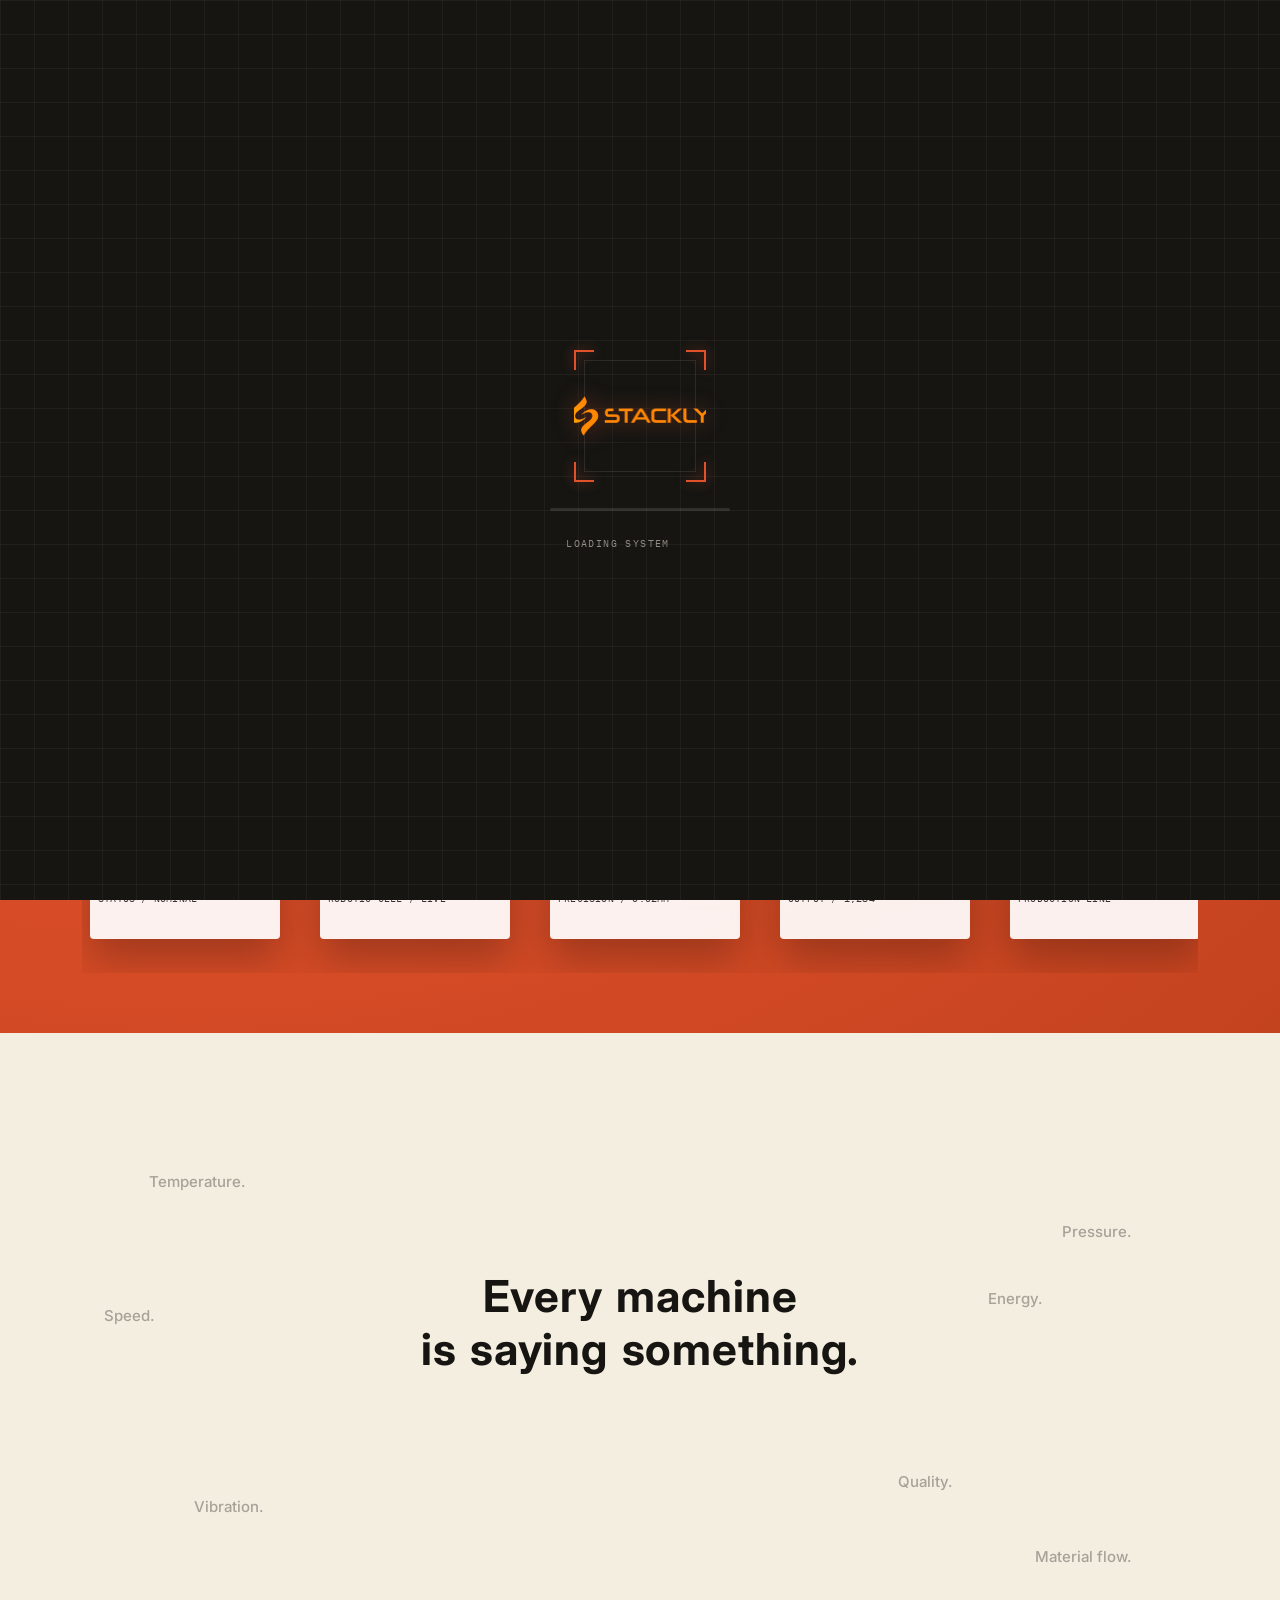
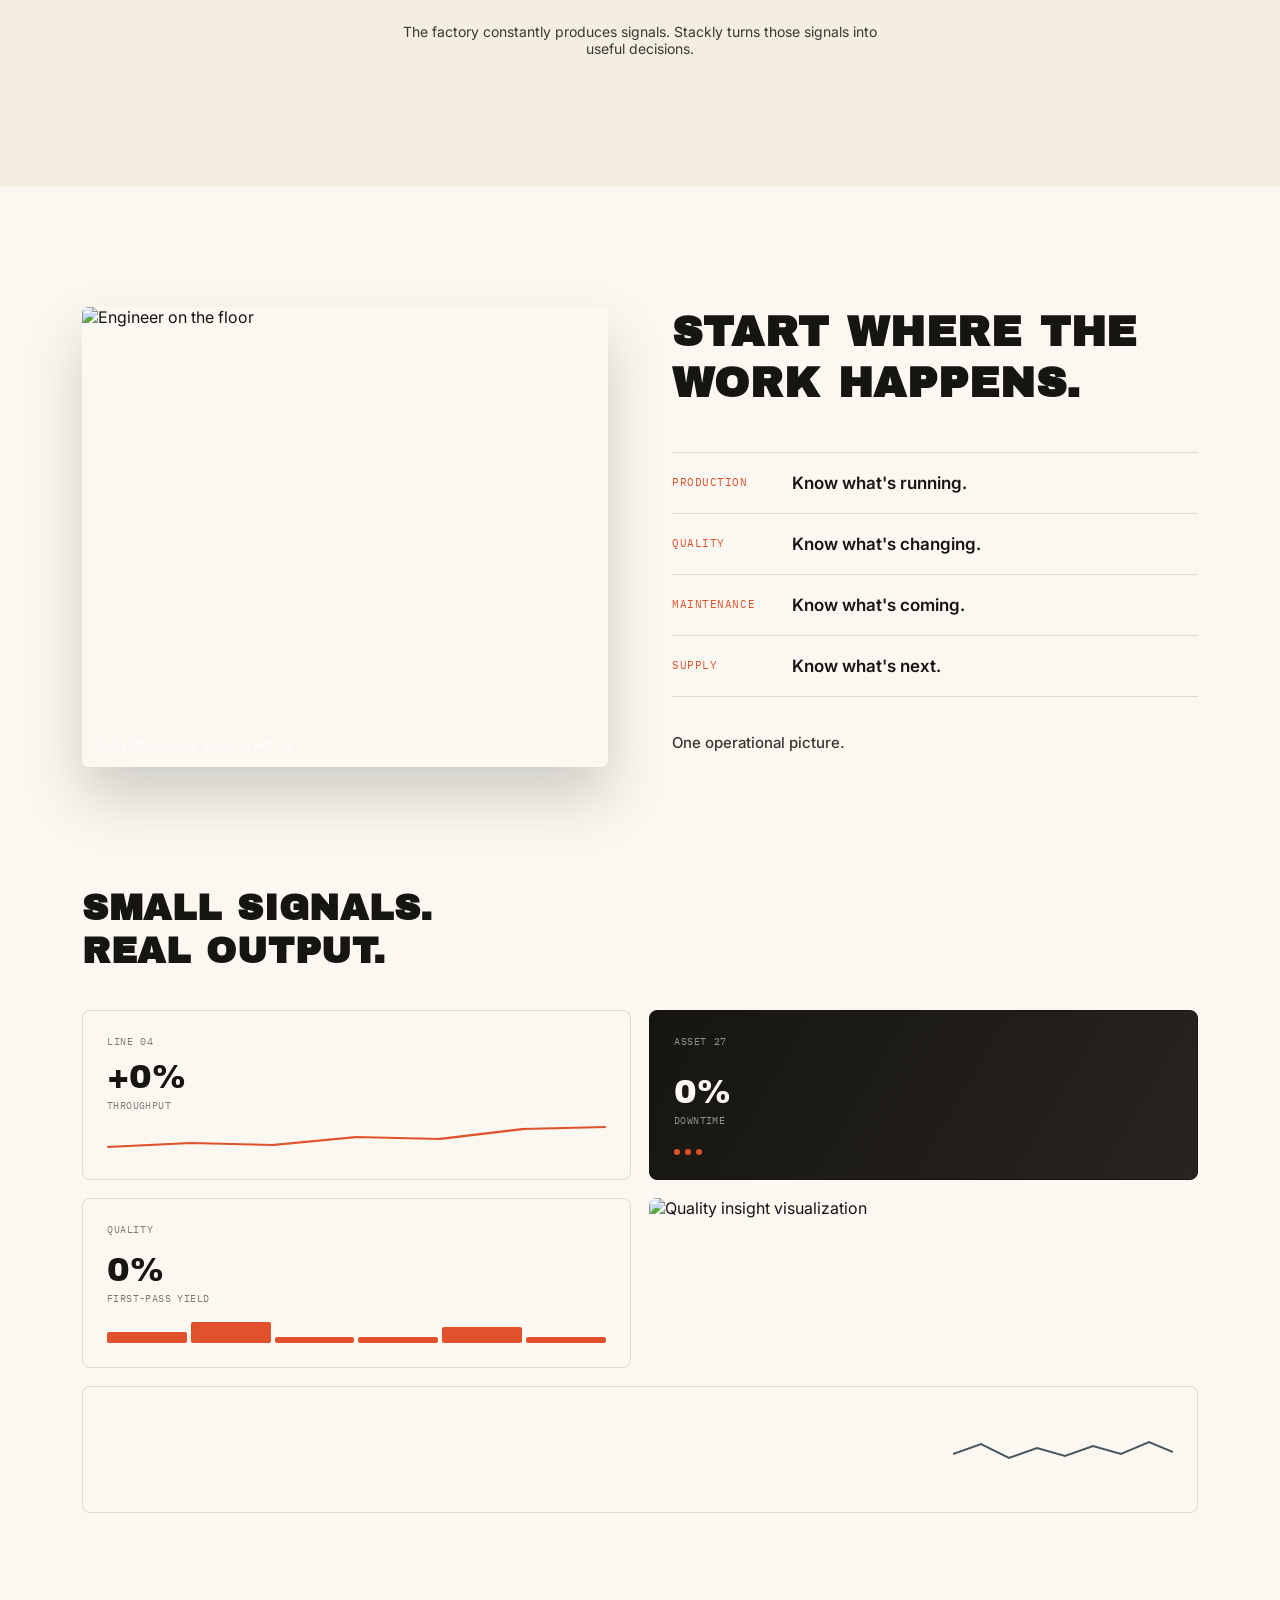
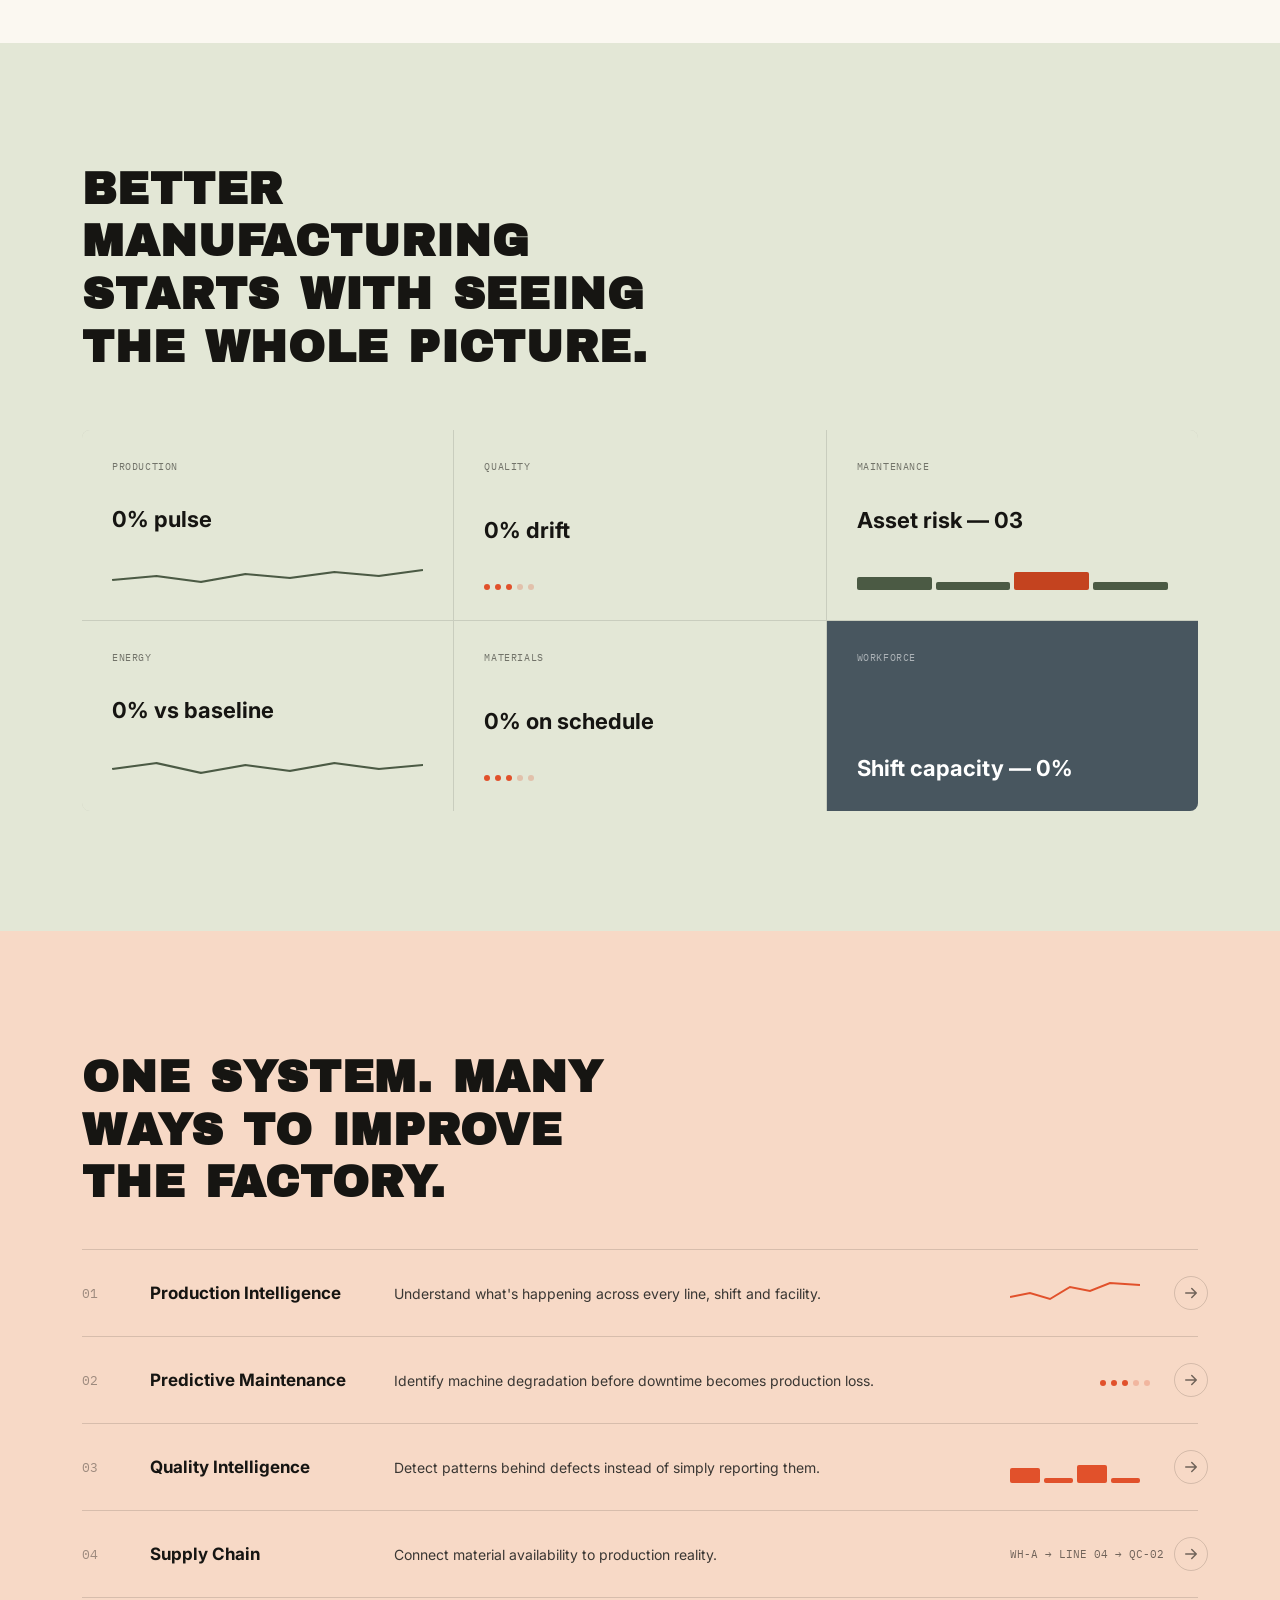
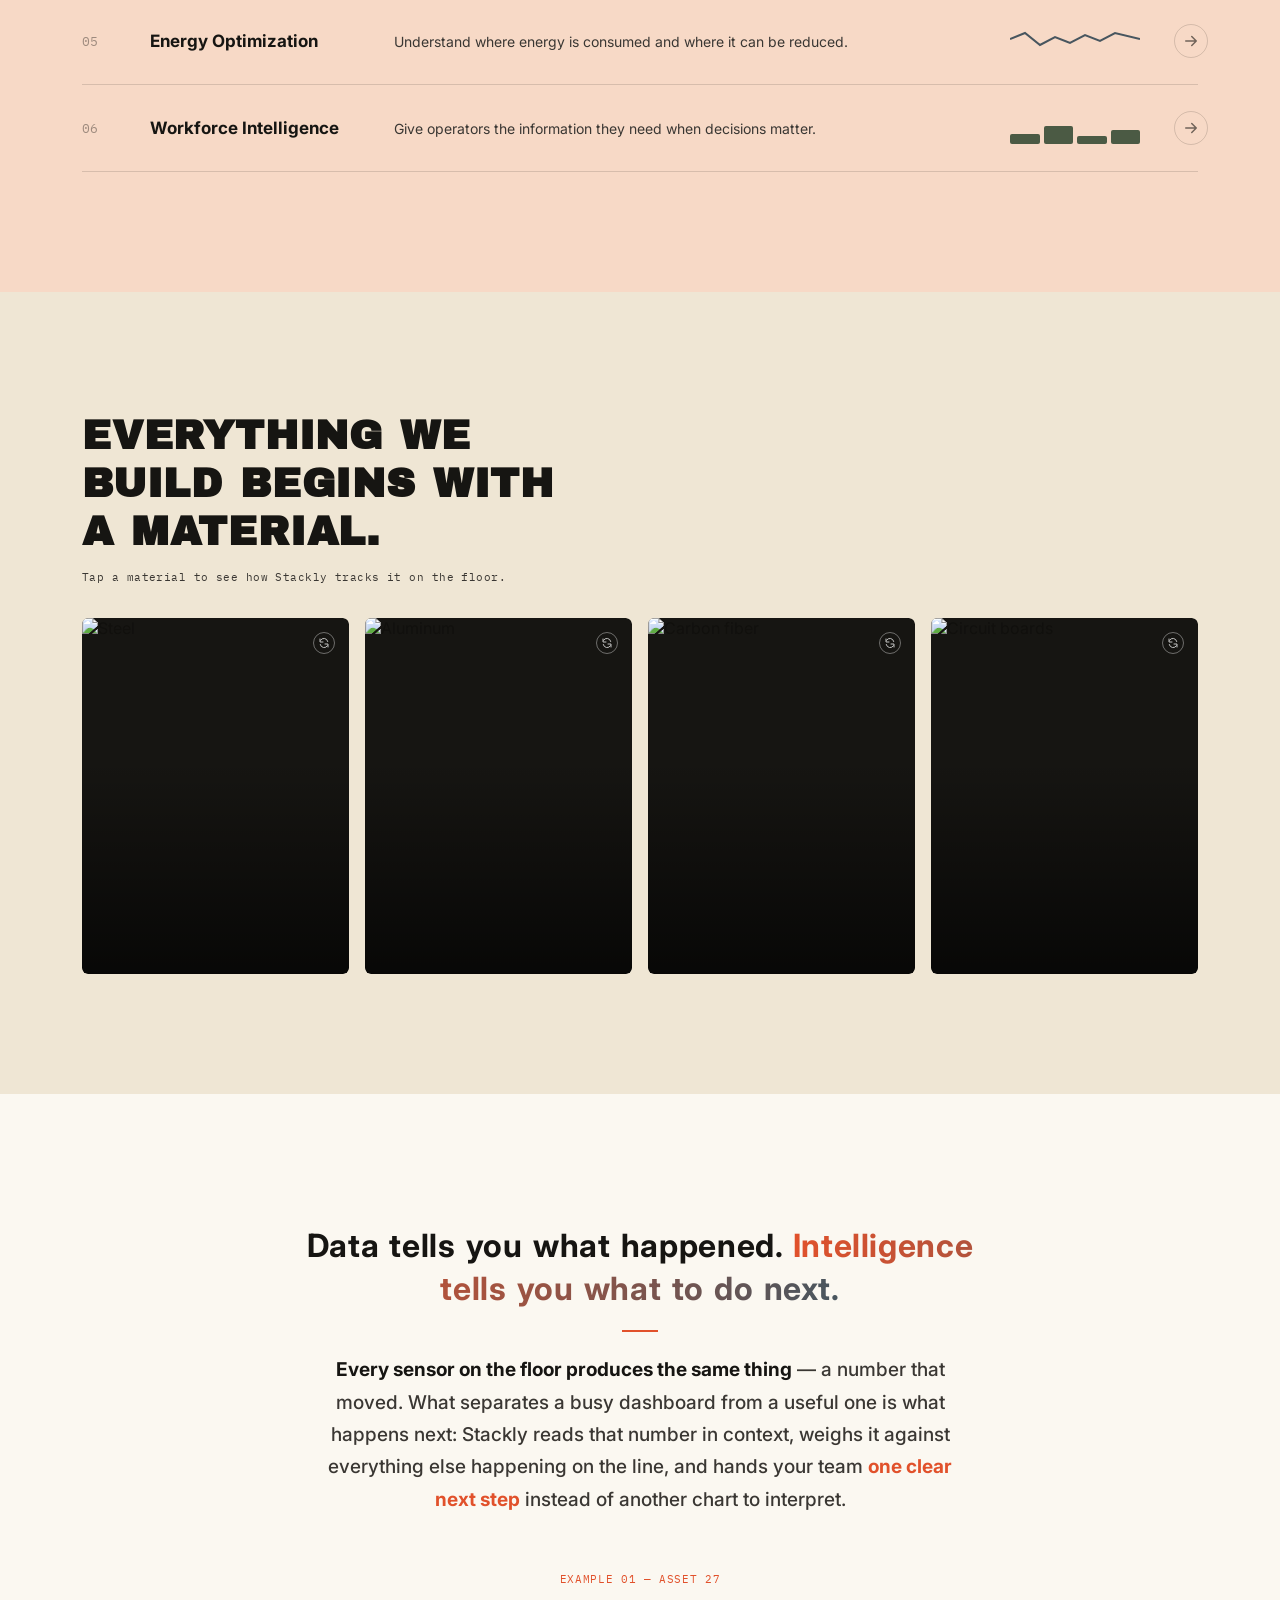
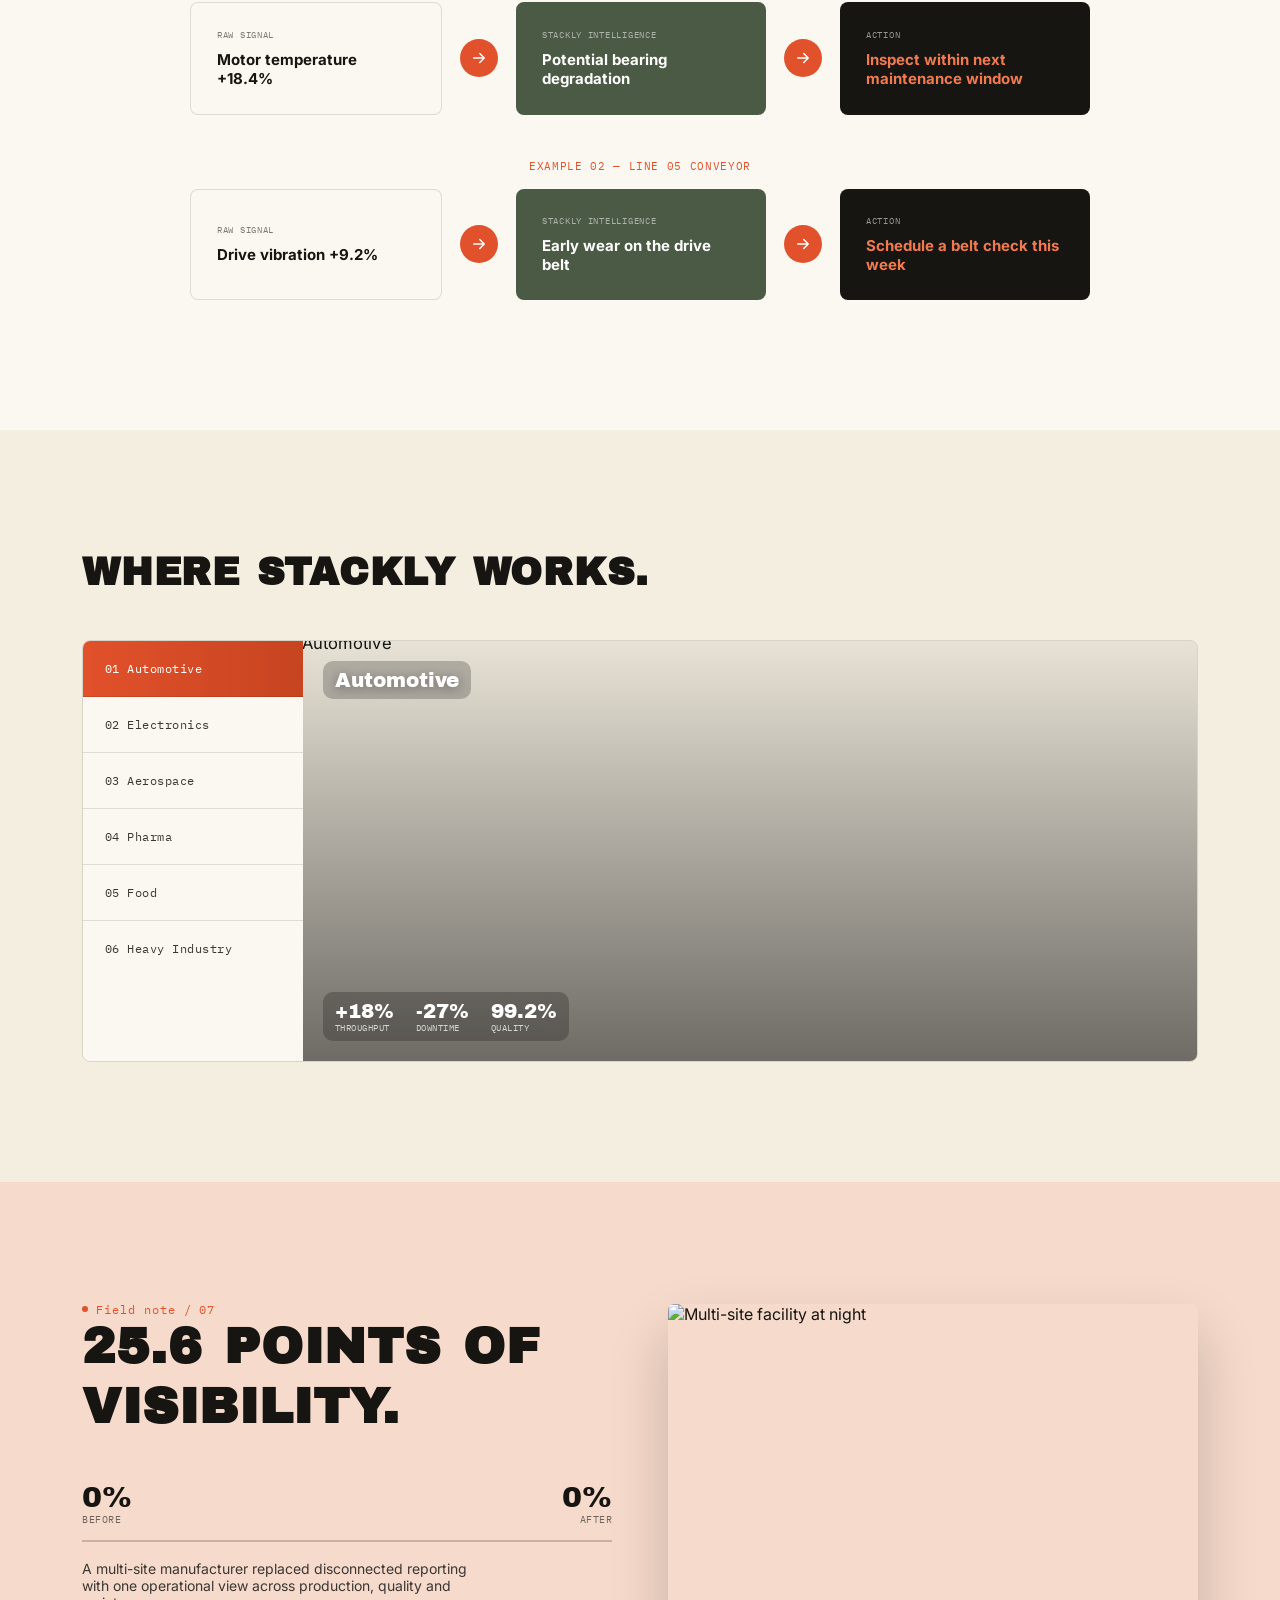
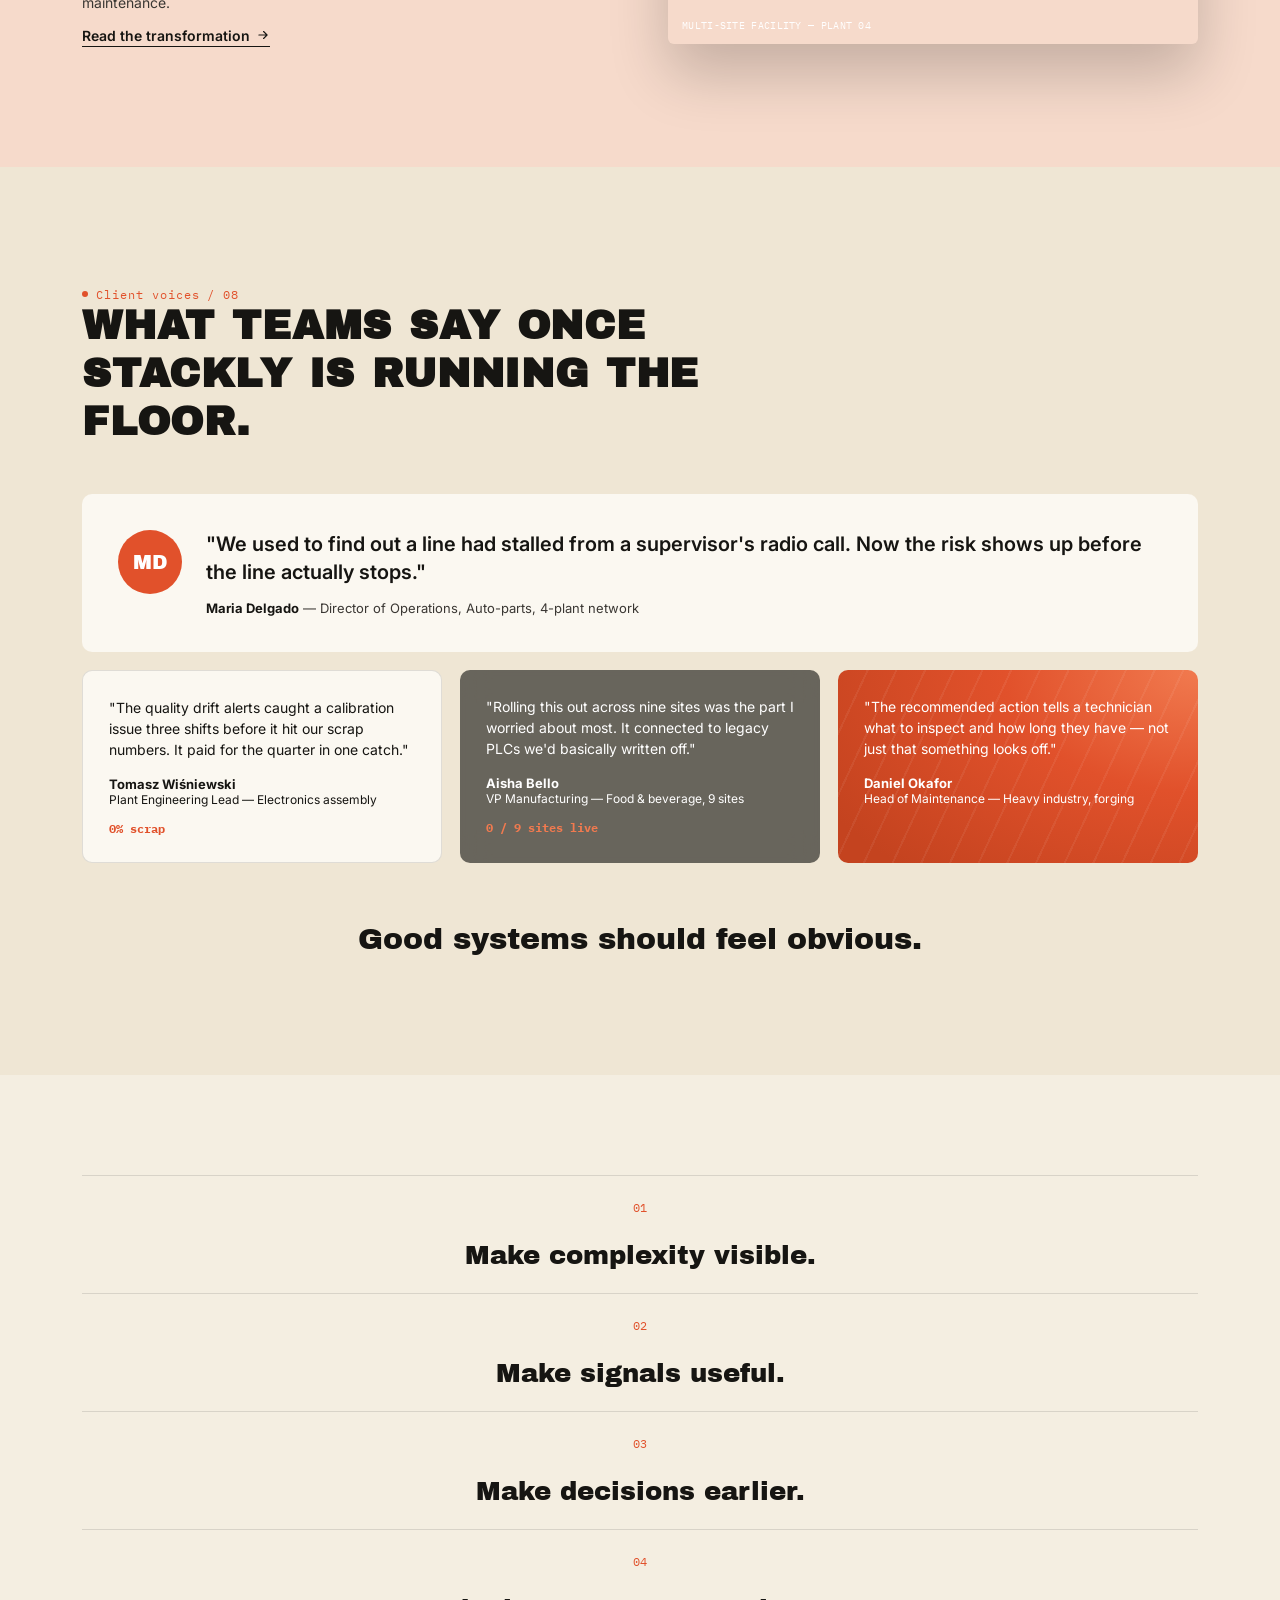
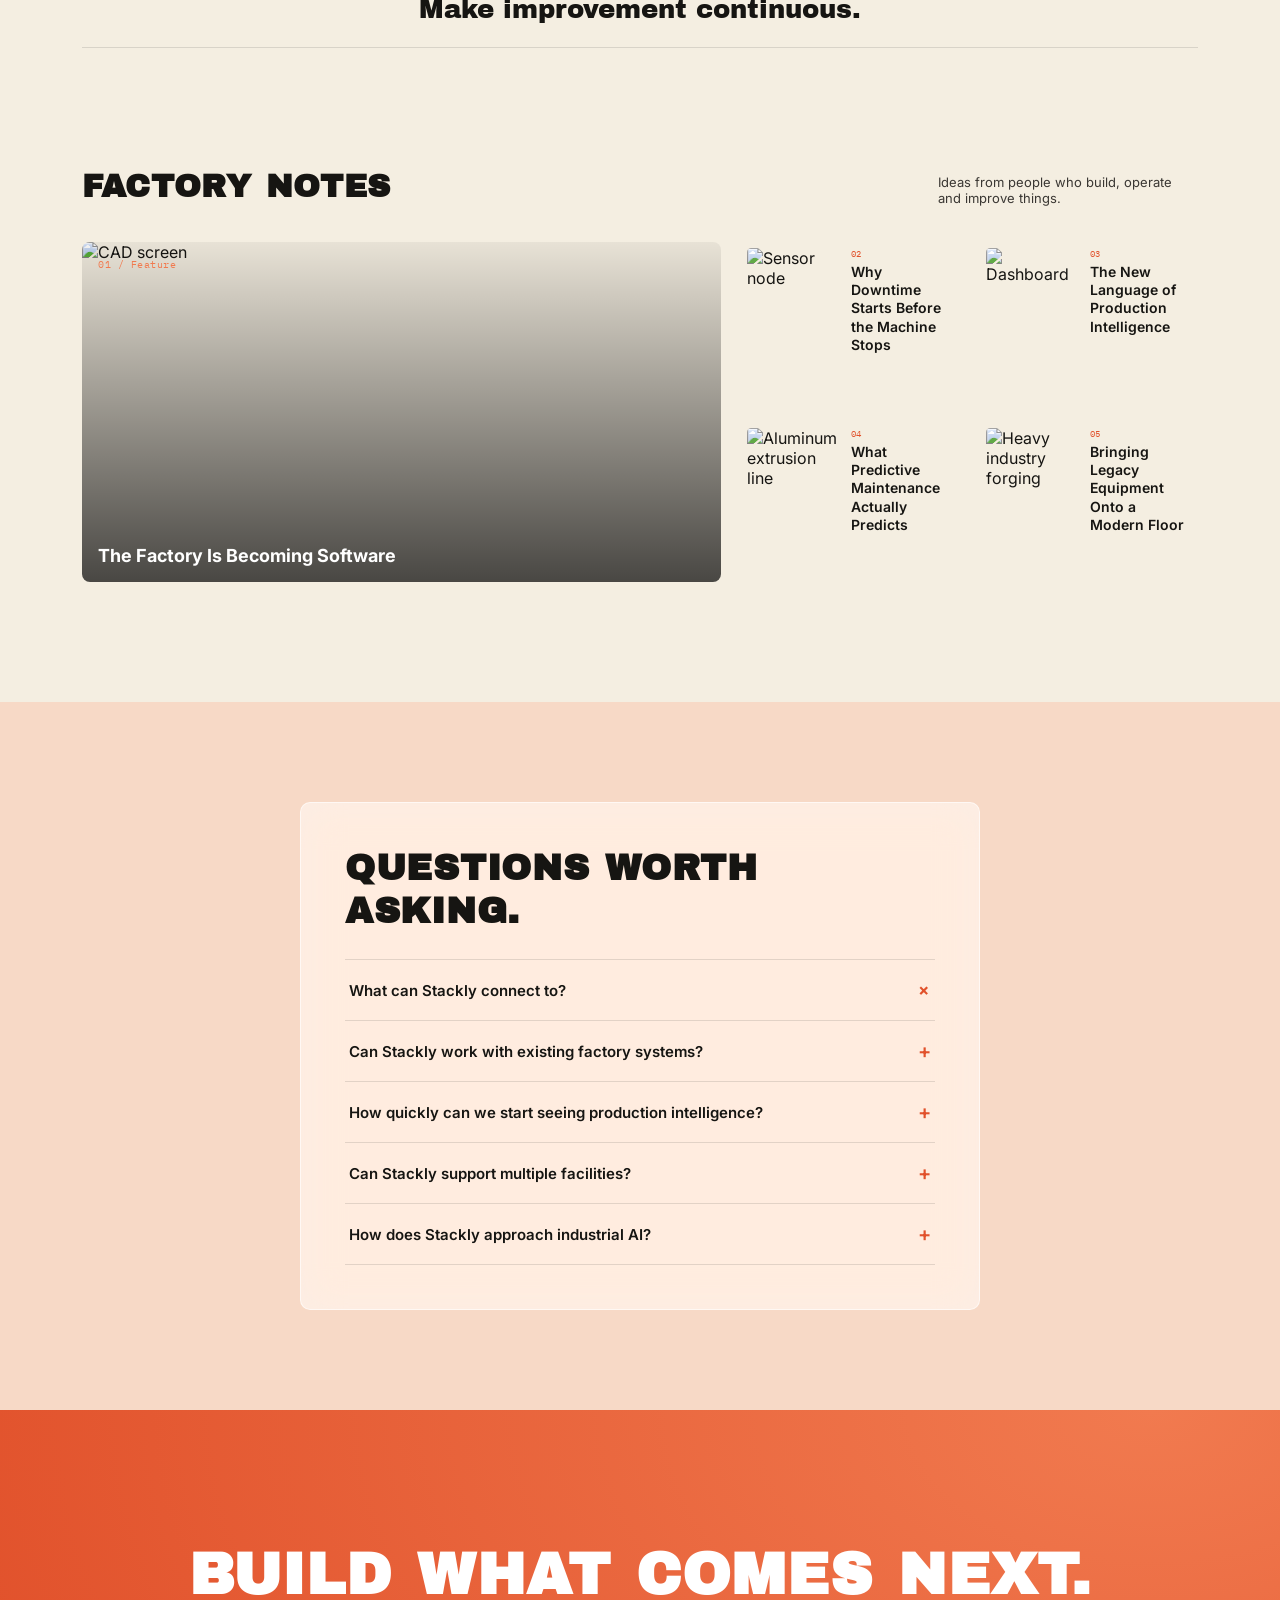
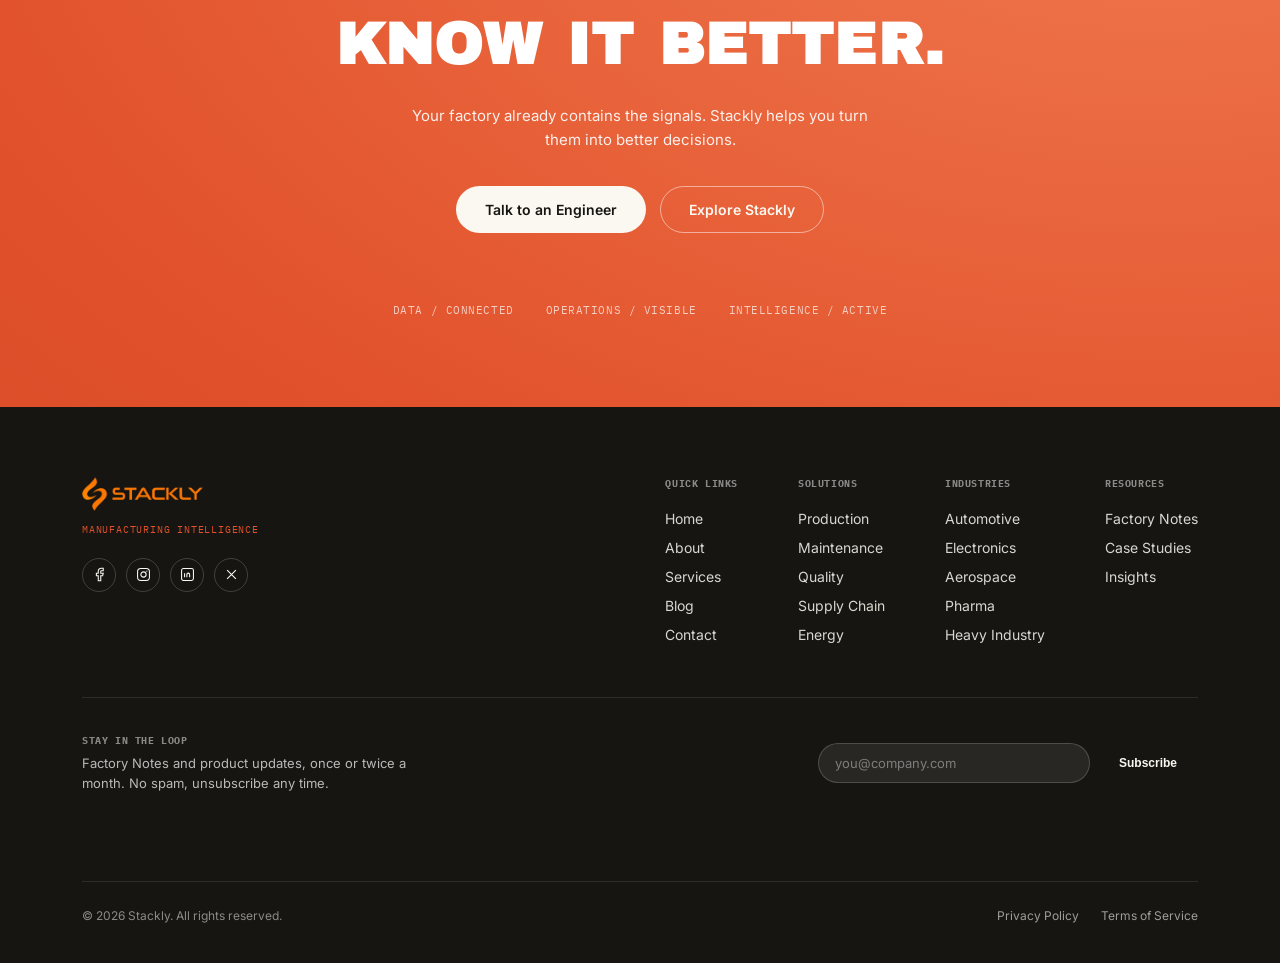
==== index.html @ 330ac9c8 "Add files via upload" ====
<!DOCTYPE html>
<html lang="en">
<head>
<meta charset="UTF-8">
<meta name="viewport" content="width=device-width, initial-scale=1.0">
<title>Stackly — Manufacturing Intelligence</title>
<link rel="icon" type="image/x-icon" href="assets/favicon.ico">
<link rel="icon" type="image/png" sizes="32x32" href="assets/favicon-32.png">
<link rel="icon" type="image/png" sizes="192x192" href="assets/favicon-192.png">
<link rel="apple-touch-icon" sizes="180x180" href="assets/favicon-180.png">
<link rel="preconnect" href="https://fonts.googleapis.com">
<link rel="preconnect" href="https://fonts.gstatic.com" crossorigin>
<link href="https://fonts.googleapis.com/css2?family=Archivo+Black&family=Inter:wght@400;500;600;700&family=IBM+Plex+Mono:wght@500&display=swap" rel="stylesheet">
<link rel="stylesheet" href="assets/site.css">
</head>
<body>
<div class="preloader" id="preloader">
  <div class="pl-mark">
    <div class="pl-ring"></div>
    <div class="pl-ring2"></div>
    <img src="assets/logo.webp" alt="Stackly">
  </div>
  <div class="pl-bar"><span></span></div>
  <div class="pl-label">Loading system</div>
</div>


<header>
  <nav class="wrap">
    <a class="logo" href="index.html">
      <img class="logo-img" src="assets/logo.webp" alt="Stackly" width="132" height="40">
    </a>
    <div class="nav-links">
      <a href="index.html">Home</a>
      <a href="about.html">About</a>
      <a href="services.html">Services</a>
      <a href="blog.html">Blog</a>
      <a href="contact.html">Contact</a>
    </div>
    <div class="nav-right">
      <a class="login" href="login.html">Login</a>
      <a class="nav-cta" href="contact.html">Talk to an Engineer</a>
    </div>
    <div class="burger" id="burgerBtn"><span></span><span></span><span></span></div>
  </nav>
</header>

<div class="mobile-nav-scrim" id="mobileNavScrim"></div>
<div class="mobile-nav" id="mobileNav">
  <a href="index.html">Home</a>
  <a href="about.html">About</a>
  <a href="services.html">Services</a>
  <a href="blog.html">Blog</a>
  <a href="contact.html">Contact</a>
  <a class="login" href="login.html">Login</a>
  <a class="nav-cta" href="contact.html">Talk to an Engineer</a>
</div>

<section class="hero" id="hero">
  <div class="glow"><span id="glow-hero" style="width:520px;height:520px;background:#FFB08A;top:-160px;left:60%;"></span></div>
  <div class="wrap section-inner">
    <div class="hero-top">
      <div class="hero-copy">
        <div class="eyebrow" style="color:#FFD9C4;">Stackly / Manufacturing Intelligence</div>
        <h1 class="reveal">Build better.<br>Know more.</h1>
        <p class="reveal">Stackly connects production, machinery, quality and operational intelligence into one clear system — helping manufacturers see problems earlier, make better decisions and improve continuously.</p>
        <div class="hero-actions reveal">
          <a class="btn btn-solid" href="services.html">Explore Solutions</a>
          <a class="btn btn-outline" href="contact.html">Talk to an Engineer</a>
        </div>
      </div>
    </div>
    <div class="hero-strip">
      <div class="polaroid"><span class="tag">LINE 04</span><img loading="lazy" src="assets/photos/welder-sparks.webp" alt="Welder finishing a steel hub on the floor"><div class="cap">STATUS / NOMINAL</div></div>
      <div class="polaroid"><img loading="lazy" src="assets/photos/operator-robot-arm.webp" alt="Operator working beside a robotic arm"><div class="cap">ROBOTIC CELL / LIVE</div></div>
      <div class="polaroid"><span class="tag">NODE 18</span><img loading="lazy" src="assets/photos/wheel-line.webp" alt="Wheel assembly line overhead"><div class="cap">PRECISION / 0.02MM</div></div>
      <div class="polaroid"><img loading="lazy" src="assets/photos/gears-flatlay.webp" alt="Precision gear components"><div class="cap">OUTPUT / 1,284</div></div>
      <div class="polaroid"><img loading="lazy" src="assets/photos/cnc-aisle.webp" alt="CNC machine shop aisle"><div class="cap">PRODUCTION LINE</div></div>
      <div class="polaroid"><span class="tag">SITE 07</span><img loading="lazy" src="assets/photos/press-brake-vn.webp" alt="Steel fabrication floor"><div class="cap">FABRICATION / ON TIME</div></div>
    </div>
  </div>
</section>

<section class="signals" id="signals">
  <div class="glow"><span id="glow-signals" style="width:460px;height:460px;background:#E1512B;top:20%;left:10%;"></span></div>
  <div class="wrap section-inner">
    <div class="signals-field">
      <span class="signal-word sw1" style="top:2%; left:6%;">Temperature.</span>
      <span class="signal-word sw2" style="top:14%; right:6%;">Pressure.</span>
      <span class="signal-word sw3" style="top:34%; left:2%;">Speed.</span>
      <span class="signal-word sw4" style="top:30%; right:14%;">Energy.</span>
      <span class="signal-word sw5" style="bottom:16%; left:10%;">Vibration.</span>
      <span class="signal-word sw6" style="bottom:22%; right:22%;">Quality.</span>
      <span class="signal-word sw7" style="bottom:4%; right:6%;">Material flow.</span>
      <div class="signals-headline">
        <h2>Every machine<br>is saying something.</h2>
      </div>
    </div>
    <p class="signals-note">The factory constantly produces signals. Stackly turns those signals into useful decisions.</p>
  </div>
</section>

<section class="split">
  <div class="glow"><span id="glow-split" style="width:420px;height:420px;background:#E1512B;top:10%;right:0%;"></span></div>
  <div class="wrap section-inner split-grid">
    <div>
      <div class="split-media">
        <img loading="lazy" src="https://commons.wikimedia.org/wiki/Special:FilePath/Car%20Manufacturing%20Robotic%20Arms%20%284488278347%29.jpg?width=800" alt="Engineer on the floor">
        <div class="caption">Engineer — Floor walk, Plant 02</div>
      </div>
    </div>
    <div>
      <h2>Start where the work happens.</h2>
      <div class="feature-list">
        <div class="feature-row"><div class="label">Production</div><div class="val">Know what's running.</div></div>
        <div class="feature-row"><div class="label">Quality</div><div class="val">Know what's changing.</div></div>
        <div class="feature-row"><div class="label">Maintenance</div><div class="val">Know what's coming.</div></div>
        <div class="feature-row"><div class="label">Supply</div><div class="val">Know what's next.</div></div>
      </div>
      <p class="one-picture">One operational picture.</p>
    </div>
  </div>
</section>

<section class="stats">
  <div class="wrap">
    <h3>Small signals.<br>Real output.</h3>
    <div class="stat-grid">
      <div class="stat-card">
        <div class="tag">Line 04</div>
        <div><div class="num" data-count="12.8" data-suffix="%" data-prefix="+">+0%</div><div class="sub">Throughput</div></div>
        <svg class="spark" viewBox="0 0 120 36" preserveAspectRatio="none"><path d="M0 28 L20 24 L40 26 L60 18 L80 20 L100 10 L120 8"/></svg>
      </div>
      <div class="stat-card dark">
        <div class="tag">Asset 27</div>
        <div><div class="num" data-count="-31" data-suffix="%">0%</div><div class="sub">Downtime</div></div>
        <div class="dots"><span></span><span></span><span></span><span></span><span></span></div>
      </div>
      <div class="stat-card">
        <div class="tag">Quality</div>
        <div><div class="num" data-count="99.4" data-suffix="%" data-prefix="">0%</div><div class="sub">First-pass yield</div></div>
        <div class="bar-row"><div style="height:40%;"></div><div style="height:80%;"></div><div style="height:20%;"></div><div style="height:20%;"></div><div style="height:60%;"></div><div style="height:20%;"></div></div>
      </div>
      <div class="stat-illustration"><img loading="lazy" src="https://commons.wikimedia.org/wiki/Special:FilePath/Verschachtelung%20in%20einer%20CAM%20Software%20f%C3%BCr%20Lasermaschinen.jpg?width=700" alt="Quality insight visualization"></div>
      <div class="stat-card full">
        <div>
          <div class="tag">Energy</div>
          <div><div class="num" data-count="-14.2" data-suffix="%">0%</div><div class="sub">Consumption</div></div>
        </div>
        <svg class="spark" viewBox="0 0 220 36" preserveAspectRatio="none"><path d="M0 20 L28 10 L56 24 L84 14 L112 22 L140 12 L168 20 L196 8 L220 18" style="stroke:#48565F;"/></svg>
      </div>
    </div>
  </div>
</section>

<section class="whole">
  <div class="glow"><span id="glow-whole" style="width:480px;height:480px;background:#8FA07E;top:0%;left:60%;"></span></div>
  <div class="wrap section-inner">
    <h2>Better manufacturing starts with seeing the whole picture.</h2>
    <div class="grid-3">
      <div class="cell"><div class="tag">Production</div><div class="big"><span data-count="87.4" data-suffix="% pulse">0% pulse</span></div><svg class="line-mini" viewBox="0 0 140 24" preserveAspectRatio="none"><path d="M0 14 L20 10 L40 16 L60 8 L80 12 L100 6 L120 10 L140 4"/></svg></div>
      <div class="cell"><div class="tag">Quality</div><div class="big"><span data-count="0.8" data-suffix="% drift">0% drift</span></div><div class="dots"><span></span><span></span><span></span><span></span><span></span></div></div>
      <div class="cell"><div class="tag">Maintenance</div><div class="big">Asset risk — 03</div><div class="bar-row"><div style="height:50%;background:#4B5A44;"></div><div style="height:30%;background:#4B5A44;"></div><div style="height:70%;background:#C4431F;"></div><div style="height:30%;background:#4B5A44;"></div></div></div>
      <div class="cell"><div class="tag">Energy</div><div class="big"><span data-count="-14.2" data-suffix="% vs baseline">0% vs baseline</span></div><svg class="line-mini" viewBox="0 0 140 24" preserveAspectRatio="none"><path d="M0 12 L20 6 L40 16 L60 8 L80 14 L100 6 L120 12 L140 8"/></svg></div>
      <div class="cell"><div class="tag">Materials</div><div class="big"><span data-count="92" data-suffix="% on schedule">0% on schedule</span></div><div class="dots"><span></span><span></span><span></span><span></span><span></span></div></div>
      <div class="cell dark"><div class="tag">Workforce</div><div class="big">Shift capacity — <span data-count="78" data-suffix="%">0%</span></div></div>
    </div>
  </div>
</section>

<section class="system" id="system">
  <div class="glow"><span id="glow-system" style="width:500px;height:500px;background:#E1512B;bottom:0%;left:0%;"></span></div>
  <div class="wrap section-inner">
    <h2>One system. Many ways to improve the factory.</h2>
    <a class="system-row" href="services.html">
      <div class="idx">01</div><div class="name">Production Intelligence</div><div class="desc">Understand what's happening across every line, shift and facility.</div>
      <svg class="mini-chart" viewBox="0 0 130 24" preserveAspectRatio="none"><path d="M0 16 L20 12 L40 18 L60 6 L80 10 L100 2 L130 4"/></svg><div class="arrow"><svg class="mi-icon" viewBox="0 0 24 24" aria-hidden="true"><path d="M5 12h14M13 6l6 6-6 6"/></svg></div>
    </a>
    <a class="system-row" href="services.html">
      <div class="idx">02</div><div class="name">Predictive Maintenance</div><div class="desc">Identify machine degradation before downtime becomes production loss.</div>
      <div class="dots" style="justify-content:flex-end;"><span></span><span></span><span></span><span></span><span></span></div><div class="arrow"><svg class="mi-icon" viewBox="0 0 24 24" aria-hidden="true"><path d="M5 12h14M13 6l6 6-6 6"/></svg></div>
    </a>
    <a class="system-row" href="services.html">
      <div class="idx">03</div><div class="name">Quality Intelligence</div><div class="desc">Detect patterns behind defects instead of simply reporting them.</div>
      <div class="bar-row" style="width:130px;"><div style="height:60%;"></div><div style="height:20%;"></div><div style="height:70%;"></div><div style="height:20%;"></div></div><div class="arrow"><svg class="mi-icon" viewBox="0 0 24 24" aria-hidden="true"><path d="M5 12h14M13 6l6 6-6 6"/></svg></div>
    </a>
    <a class="system-row" href="services.html">
      <div class="idx">04</div><div class="name">Supply Chain</div><div class="desc">Connect material availability to production reality.</div>
      <div class="row-visual" style="font-family:var(--mono); font-size:11px; opacity:0.6; white-space:nowrap;">WH-A → LINE 04 → QC-02</div><div class="arrow"><svg class="mi-icon" viewBox="0 0 24 24" aria-hidden="true"><path d="M5 12h14M13 6l6 6-6 6"/></svg></div>
    </a>
    <a class="system-row" href="services.html">
      <div class="idx">05</div><div class="name">Energy Optimization</div><div class="desc">Understand where energy is consumed and where it can be reduced.</div>
      <svg class="mini-chart" viewBox="0 0 130 24" preserveAspectRatio="none"><path d="M0 10 L15 4 L30 16 L45 8 L60 14 L75 6 L90 12 L105 4 L130 10" style="stroke:#48565F;"/></svg><div class="arrow"><svg class="mi-icon" viewBox="0 0 24 24" aria-hidden="true"><path d="M5 12h14M13 6l6 6-6 6"/></svg></div>
    </a>
    <a class="system-row" href="services.html">
      <div class="idx">06</div><div class="name">Workforce Intelligence</div><div class="desc">Give operators the information they need when decisions matter.</div>
      <div class="bar-row" style="width:130px;"><div style="height:40%;background:#4B5A44;"></div><div style="height:70%;background:#4B5A44;"></div><div style="height:30%;background:#4B5A44;"></div><div style="height:55%;background:#4B5A44;"></div></div><div class="arrow"><svg class="mi-icon" viewBox="0 0 24 24" aria-hidden="true"><path d="M5 12h14M13 6l6 6-6 6"/></svg></div>
    </a>
  </div>
</section>

<section class="materials">
  <div class="wrap">
    <h2>Everything we build begins with a material.</h2>
    <p class="mat-hint">Tap a material to see how Stackly tracks it on the floor.</p>
    <div class="mat-grid">
      <div class="mat-card" tabindex="0" role="button" aria-pressed="false" aria-label="Steel — tap to reveal details">
        <div class="mat-card-inner">
          <div class="mat-face mat-front">
            <img loading="lazy" src="https://commons.wikimedia.org/wiki/Special:FilePath/Pouring%20135%20ton%20steel%20Corrigan%20McKinney%201935.jpg?width=600" alt="Steel">
            <div class="label">Steel</div>
            <div class="flip-hint"><svg class="mi-icon" viewBox="0 0 24 24" aria-hidden="true"><path d="M4 4v6h6M20 20v-6h-6"/><path d="M19.5 9A8 8 0 0 0 5 6.5M4.5 15A8 8 0 0 0 19 17.5"/></svg></div>
            <div class="stats-tag"><span>Density</span><span>Tolerance</span></div>
          </div>
          <div class="mat-face mat-back">
            <div class="label">Steel</div>
            <p class="mat-back-text">Structural and tool-grade steel tracked from pour to part, with density and hardness readings logged against every batch.</p>
            <div class="mat-back-stats"><span>Density ±0.4%</span><span>Tolerance ±0.05mm</span><span>3 active lines</span></div>
          </div>
        </div>
      </div>
      <div class="mat-card" tabindex="0" role="button" aria-pressed="false" aria-label="Aluminum — tap to reveal details">
        <div class="mat-card-inner">
          <div class="mat-face mat-front">
            <img loading="lazy" src="https://commons.wikimedia.org/wiki/Special:FilePath/Extruded%20aluminium%20section%20x3.jpg?width=600" alt="Aluminum">
            <div class="label">Aluminum</div>
            <div class="flip-hint"><svg class="mi-icon" viewBox="0 0 24 24" aria-hidden="true"><path d="M4 4v6h6M20 20v-6h-6"/><path d="M19.5 9A8 8 0 0 0 5 6.5M4.5 15A8 8 0 0 0 19 17.5"/></svg></div>
            <div class="stats-tag"><span>Temperature</span><span>Surface</span></div>
          </div>
          <div class="mat-face mat-back">
            <div class="label">Aluminum</div>
            <p class="mat-back-text">Extrusion temperature and surface finish are monitored in real time, catching warping before it reaches inspection.</p>
            <div class="mat-back-stats"><span>Temp ±3°C</span><span>Surface Ra 1.2</span><span>2 active lines</span></div>
          </div>
        </div>
      </div>
      <div class="mat-card" tabindex="0" role="button" aria-pressed="false" aria-label="Carbon fiber — tap to reveal details">
        <div class="mat-card-inner">
          <div class="mat-face mat-front">
            <img loading="lazy" src="https://commons.wikimedia.org/wiki/Special:FilePath/Carbon%20fibre%20weave.jpg?width=600" alt="Carbon fiber">
            <div class="label">Carbon fiber</div>
            <div class="flip-hint"><svg class="mi-icon" viewBox="0 0 24 24" aria-hidden="true"><path d="M4 4v6h6M20 20v-6h-6"/><path d="M19.5 9A8 8 0 0 0 5 6.5M4.5 15A8 8 0 0 0 19 17.5"/></svg></div>
            <div class="stats-tag"><span>Pressure</span><span>Flex</span></div>
          </div>
          <div class="mat-face mat-back">
            <div class="label">Carbon fiber</div>
            <p class="mat-back-text">Autoclave pressure and flex tolerance are logged per weave, flagging any cure cycle that drifts from spec.</p>
            <div class="mat-back-stats"><span>Pressure ±2 bar</span><span>Flex within 1.5%</span><span>1 active line</span></div>
          </div>
        </div>
      </div>
      <div class="mat-card" tabindex="0" role="button" aria-pressed="false" aria-label="Circuit boards — tap to reveal details">
        <div class="mat-card-inner">
          <div class="mat-face mat-front">
            <img loading="lazy" src="https://commons.wikimedia.org/wiki/Special:FilePath/Computer%20chips%20circuits%20boards.jpg?width=600" alt="Circuit boards">
            <div class="label">Circuit boards</div>
            <div class="flip-hint"><svg class="mi-icon" viewBox="0 0 24 24" aria-hidden="true"><path d="M4 4v6h6M20 20v-6h-6"/><path d="M19.5 9A8 8 0 0 0 5 6.5M4.5 15A8 8 0 0 0 19 17.5"/></svg></div>
            <div class="stats-tag"><span>Tolerance</span><span>Density</span></div>
          </div>
          <div class="mat-face mat-back">
            <div class="label">Circuit boards</div>
            <p class="mat-back-text">Trace tolerance and component density are checked at every panel, with defects traced back to the exact reflow cycle.</p>
            <div class="mat-back-stats"><span>Trace ±0.02mm</span><span>Density high</span><span>4 active lines</span></div>
          </div>
        </div>
      </div>
    </div>
  </div>
</section>

<section class="flow">
  <div class="wrap">
    <h2>Data tells you what happened. <span class="accent">Intelligence tells you what to do next.</span></h2>
    <div class="flow-sub"><span class="mark"></span><p><span class="hl">Every sensor on the floor produces the same thing</span> — a number that moved. What separates a busy dashboard from a useful one is what happens next: Stackly reads that number in context, weighs it against everything else happening on the line, and hands your team <span class="hl-coral">one clear next step</span> instead of another chart to interpret.</p></div>
    <div class="flow-examples">
      <div class="flow-example">
        <div class="flow-example-label">Example 01 — Asset 27</div>
        <div class="flow-row">
          <div class="flow-card raw"><div class="tag">Raw signal</div><div class="txt">Motor temperature +18.4%</div></div>
          <div class="flow-arrow fx-float"><svg class="mi-icon" viewBox="0 0 24 24" aria-hidden="true"><path d="M5 12h14M13 6l6 6-6 6"/></svg></div>
          <div class="flow-card intel"><div class="tag">Stackly intelligence</div><div class="txt">Potential bearing degradation</div></div>
          <div class="flow-arrow fx-float"><svg class="mi-icon" viewBox="0 0 24 24" aria-hidden="true"><path d="M5 12h14M13 6l6 6-6 6"/></svg></div>
          <div class="flow-card action"><div class="tag">Action</div><div class="txt">Inspect within next maintenance window</div></div>
        </div>
      </div>
      <div class="flow-example">
        <div class="flow-example-label">Example 02 — Line 05 conveyor</div>
        <div class="flow-row">
          <div class="flow-card raw"><div class="tag">Raw signal</div><div class="txt">Drive vibration +9.2%</div></div>
          <div class="flow-arrow fx-float"><svg class="mi-icon" viewBox="0 0 24 24" aria-hidden="true"><path d="M5 12h14M13 6l6 6-6 6"/></svg></div>
          <div class="flow-card intel"><div class="tag">Stackly intelligence</div><div class="txt">Early wear on the drive belt</div></div>
          <div class="flow-arrow fx-float"><svg class="mi-icon" viewBox="0 0 24 24" aria-hidden="true"><path d="M5 12h14M13 6l6 6-6 6"/></svg></div>
          <div class="flow-card action"><div class="tag">Action</div><div class="txt">Schedule a belt check this week</div></div>
        </div>
      </div>
    </div>
  </div>
</section>

<section class="industries">
  <div class="wrap">
    <h2>Where Stackly works.</h2>
    <div class="ind-layout">
      <div class="ind-tabs">
        <div class="ind-tab active" data-industry="0">01 Automotive</div>
        <div class="ind-tab" data-industry="1">02 Electronics</div>
        <div class="ind-tab" data-industry="2">03 Aerospace</div>
        <div class="ind-tab" data-industry="3">04 Pharma</div>
        <div class="ind-tab" data-industry="4">05 Food</div>
        <div class="ind-tab" data-industry="5">06 Heavy Industry</div>
      </div>
      <div class="ind-media">
        <img class="active" data-i="0" loading="lazy" src="https://commons.wikimedia.org/wiki/Special:FilePath/Car%20Manufacturing%20Robotic%20Arms%20%284488277991%29.jpg?width=900" alt="Automotive">
        <img data-i="1" loading="lazy" src="https://commons.wikimedia.org/wiki/Special:FilePath/Electronics%20factory%20in%20Shenzhen.jpg?width=900" alt="Electronics">
        <img data-i="2" loading="lazy" src="https://commons.wikimedia.org/wiki/Special:FilePath/HESA%20Kowsar%20production%20line.jpg?width=900" alt="Aerospace">
        <img data-i="3" loading="lazy" src="https://commons.wikimedia.org/wiki/Special:FilePath/Ayursun%20Pharma%20Blister%20machine%20division.jpg?width=900" alt="Pharma">
        <img data-i="4" loading="lazy" src="https://commons.wikimedia.org/wiki/Special:FilePath/The%20processing%20plant%20at%20Lakota%20Foods%20%2815690553980%29.jpg?width=900" alt="Food">
        <img data-i="5" loading="lazy" src="https://commons.wikimedia.org/wiki/Special:FilePath/Metal%20forging%20in%20K%C5%82%C3%B3bka%2C%20W%C5%82oc%C5%82awek%20County%2C%20Kuyavian-Pomeranian%20Voivodeship%2C%20Poland%2C%20August%202022.jpg?width=900" alt="Heavy industry">
        <div class="badge" id="ind-badge">Automotive</div>
        <div class="metrics">
          <div><div class="m-num">+18%</div><div class="m-lab">Throughput</div></div>
          <div><div class="m-num">-27%</div><div class="m-lab">Downtime</div></div>
          <div><div class="m-num">99.2%</div><div class="m-lab">Quality</div></div>
        </div>
      </div>
    </div>
  </div>
</section>

<section class="visibility">
  <div class="glow"><span id="glow-vis" style="width:460px;height:460px;background:#fff;top:0%;right:0%;"></span></div>
  <div class="wrap section-inner vis-grid">
    <div>
      <div class="eyebrow">Field note / 07</div>
      <h2>25.6 points of visibility.</h2>
      <div class="compare">
        <div class="compare-labels">
          <div><div class="num" data-count="71.2" data-suffix="%">0%</div><div class="lab">Before</div></div>
          <div style="text-align:right;"><div class="num" data-count="96.8" data-suffix="%">0%</div><div class="lab">After</div></div>
        </div>
        <div class="compare-track"><div class="compare-fill" id="compare-fill"></div></div>
      </div>
      <p class="vis-desc">A multi-site manufacturer replaced disconnected reporting with one operational view across production, quality and maintenance.</p>
      <a class="read-link" href="404.html">Read the transformation <svg class="mi-icon" viewBox="0 0 24 24" aria-hidden="true"><path d="M5 12h14M13 6l6 6-6 6"/></svg></a>
    </div>
    <div>
      <div class="vis-media">
        <img loading="lazy" src="https://commons.wikimedia.org/wiki/Special:FilePath/Refinery%20002.JPG?width=800" alt="Multi-site facility at night">
        <div class="caption">Multi-site facility — Plant 04</div>
      </div>
    </div>
  </div>
</section>

<section class="voices">
  <div class="wrap">
    <div class="eyebrow">Client voices / 08</div>
    <h2>What teams say once Stackly is running the floor.</h2>
    <div class="voice-main">
      <div class="avatar">MD</div>
      <div>
        <blockquote>"We used to find out a line had stalled from a supervisor's radio call. Now the risk shows up before the line actually stops."</blockquote>
        <div class="who"><b>Maria Delgado</b> — Director of Operations, Auto-parts, 4-plant network</div>
      </div>
    </div>
    <div class="voice-grid">
      <div class="voice-card light">
        <p>"The quality drift alerts caught a calibration issue three shifts before it hit our scrap numbers. It paid for the quarter in one catch."</p>
        <div class="who"><b>Tomasz Wiśniewski</b> Plant Engineering Lead — Electronics assembly</div>
        <div class="stat"><span data-count="-31" data-suffix="% scrap">0% scrap</span></div>
      </div>
      <div class="voice-card dark">
        <p>"Rolling this out across nine sites was the part I worried about most. It connected to legacy PLCs we'd basically written off."</p>
        <div class="who"><b>Aisha Bello</b> VP Manufacturing — Food & beverage, 9 sites</div>
        <div class="stat"><span data-count="9" data-suffix=" / 9 sites live">0 / 9 sites live</span></div>
      </div>
      <div class="voice-card photo">
        <p>"The recommended action tells a technician what to inspect and how long they have — not just that something looks off."</p>
        <div class="who"><b>Daniel Okafor</b> Head of Maintenance — Heavy industry, forging</div>
      </div>
    </div>
    <div class="obvious">Good systems should feel obvious.</div>
  </div>
</section>

<section class="principles">
  <div class="wrap">
    <div class="p-row"><span class="idx">01</span><span class="txt">Make complexity visible.</span></div>
    <div class="p-row"><span class="idx">02</span><span class="txt">Make signals useful.</span></div>
    <div class="p-row"><span class="idx">03</span><span class="txt">Make decisions earlier.</span></div>
    <div class="p-row"><span class="idx">04</span><span class="txt">Make improvement continuous.</span></div>
  </div>
</section>

<section class="notes" id="notes">
  <div class="wrap">
    <div class="notes-head">
      <h3>Factory notes</h3>
      <p>Ideas from people who build, operate and improve things.</p>
    </div>
    <div class="notes-grid">
      <a class="note-feature" href="#">
        <img loading="lazy" src="https://commons.wikimedia.org/wiki/Special:FilePath/Verschachtelung%20in%20einer%20CAM%20Software%20f%C3%BCr%20Lasermaschinen.jpg?width=800" alt="CAD screen">
        <div class="tag">01 / Feature</div>
        <div class="title">The Factory Is Becoming Software</div>
      </a>
      <div class="note-side">
        <a class="note-small" href="#">
          <div class="thumb"><img loading="lazy" src="https://commons.wikimedia.org/wiki/Special:FilePath/Computer%20chips%20circuits%20boards.jpg?width=300" alt="Sensor node"></div>
          <div><div class="tag">02</div><div class="title">Why Downtime Starts Before the Machine Stops</div></div>
        </a>
        <a class="note-small" href="#">
          <div class="thumb"><img loading="lazy" src="https://commons.wikimedia.org/wiki/Special:FilePath/2X6m-Steel-Plate-CNC-Laser-Plasma-Cutting-Table%20.jpg?width=300" alt="Dashboard"></div>
          <div><div class="tag">03</div><div class="title">The New Language of Production Intelligence</div></div>
        </a>
        <a class="note-small" href="#">
          <div class="thumb"><img loading="lazy" src="https://commons.wikimedia.org/wiki/Special:FilePath/Extruded%20aluminium%20section%20x3.jpg?width=300" alt="Aluminum extrusion line"></div>
          <div><div class="tag">04</div><div class="title">What Predictive Maintenance Actually Predicts</div></div>
        </a>
        <a class="note-small" href="#">
          <div class="thumb"><img loading="lazy" src="https://commons.wikimedia.org/wiki/Special:FilePath/Metal%20forging%20in%20K%C5%82%C3%B3bka%2C%20W%C5%82oc%C5%82awek%20County%2C%20Kuyavian-Pomeranian%20Voivodeship%2C%20Poland%2C%20August%202022.jpg?width=300" alt="Heavy industry forging"></div>
          <div><div class="tag">05</div><div class="title">Bringing Legacy Equipment Onto a Modern Floor</div></div>
        </a>
      </div>
    </div>
  </div>
</section>

<section class="faq" id="faq">
  <div class="wrap">
    <div class="faq-box">
      <h2>Questions worth asking.</h2>
      <div class="faq-item open">
        <div class="faq-q"><span>What can Stackly connect to?</span><span class="plus">+</span></div>
        <div class="faq-a"><p>PLCs, SCADA, MES, ERP, and most sensor networks already running on the floor — connected through open industrial protocols.</p></div>
      </div>
      <div class="faq-item">
        <div class="faq-q"><span>Can Stackly work with existing factory systems?</span><span class="plus">+</span></div>
        <div class="faq-a"><p>Yes. Stackly is designed to sit alongside legacy equipment rather than replace it, reading signals from what's already installed.</p></div>
      </div>
      <div class="faq-item">
        <div class="faq-q"><span>How quickly can we start seeing production intelligence?</span><span class="plus">+</span></div>
        <div class="faq-a"><p>Most sites see their first live dashboards within the first weeks of connection, with deeper models improving over time.</p></div>
      </div>
      <div class="faq-item">
        <div class="faq-q"><span>Can Stackly support multiple facilities?</span><span class="plus">+</span></div>
        <div class="faq-a"><p>Stackly is built for multi-site operations from the ground up, with one operational view across every plant you run.</p></div>
      </div>
      <div class="faq-item">
        <div class="faq-q"><span>How does Stackly approach industrial AI?</span><span class="plus">+</span></div>
        <div class="faq-a"><p>Models are trained on your own operational data, so recommendations reflect how your specific lines actually behave.</p></div>
      </div>
    </div>
  </div>
</section>

<section class="final" id="final">
  <div class="glow"><span id="glow-final" style="width:600px;height:600px;background:#fff;top:-200px;left:50%;transform:translateX(-50%);"></span></div>
  <div class="wrap section-inner">
    <h2>Build what comes next.<br>Know it better.</h2>
    <p>Your factory already contains the signals. Stackly helps you turn them into better decisions.</p>
    <div class="final-actions">
      <a class="btn btn-solid" href="contact.html">Talk to an Engineer</a>
      <a class="btn btn-outline" href="services.html">Explore Stackly</a>
    </div>
    <div class="final-meta">
      <span>Data / Connected</span><span>Operations / Visible</span><span>Intelligence / Active</span>
    </div>
  </div>
</section>

<footer>
  <div class="wrap">
    <div class="foot-top">
      <div class="foot-logo">
        <a href="index.html" aria-label="Stackly home"><img class="logo-img" src="assets/logo.webp" alt="Stackly" width="140" height="42"></a>
        <span>Manufacturing Intelligence</span>
        <div class="foot-social">
          <a href="404.html" aria-label="Facebook"><svg viewBox="0 0 24 24"><path d="M18 2h-3a5 5 0 0 0-5 5v3H7v4h3v8h4v-8h3l1-4h-4V7a1 1 0 0 1 1-1h3z"/></svg></a>
          <a href="404.html" aria-label="Instagram"><svg viewBox="0 0 24 24"><rect x="2.5" y="2.5" width="19" height="19" rx="5"/><circle cx="12" cy="12" r="4.2"/><circle cx="17.4" cy="6.6" r="0.9" fill="var(--paper)" stroke="none"/></svg></a>
          <a href="404.html" aria-label="LinkedIn"><svg viewBox="0 0 24 24"><rect x="2.5" y="2.5" width="19" height="19" rx="3"/><path d="M7.3 10v6.5M7.3 7.2v.01"/><path d="M11 16.5V12a2.2 2.2 0 0 1 4.4 0v4.5M11 12.5v4"/></svg></a>
          <a href="404.html" aria-label="X (Twitter)"><svg viewBox="0 0 24 24"><path d="M5 5l14 14M19 5L5 19"/></svg></a>
        </div>
      </div>
      <div class="foot-cols">
        <div class="foot-col"><h4>Quick Links</h4><a href="index.html">Home</a><a href="about.html">About</a><a href="services.html">Services</a><a href="blog.html">Blog</a><a href="contact.html">Contact</a></div>
        <div class="foot-col"><h4>Solutions</h4><a href="services.html">Production</a><a href="services.html">Maintenance</a><a href="services.html">Quality</a><a href="services.html">Supply Chain</a><a href="services.html">Energy</a></div>
        <div class="foot-col"><h4>Industries</h4><a href="services.html">Automotive</a><a href="services.html">Electronics</a><a href="services.html">Aerospace</a><a href="services.html">Pharma</a><a href="services.html">Heavy Industry</a></div>
        <div class="foot-col"><h4>Resources</h4><a href="blog.html">Factory Notes</a><a href="blog.html">Case Studies</a><a href="blog.html">Insights</a></div>
      </div>
    </div>
    <div class="foot-newsletter foot-newsletter-bottom">
      <div class="fnb-text">
        <h4>Stay in the loop</h4>
        <p>Factory Notes and product updates, once or twice a month. No spam, unsubscribe any time.</p>
      </div>
      <form class="newsletter-form" id="newsletterForm">
        <input type="email" placeholder="you@company.com" aria-label="Email address" required>
        <button type="submit" class="btn btn-dark">Subscribe</button>
      </form>
      <div class="newsletter-note" id="newsletterNote"></div>
    </div>
    <div class="foot-bottom">
      <p>© 2026 Stackly. All rights reserved.</p>
      <div class="foot-bottom-links">
        <a href="404.html">Privacy Policy</a>
        <a href="404.html">Terms of Service</a>
      </div>
    </div>
  </div>
</footer>

<script src="https://cdnjs.cloudflare.com/ajax/libs/gsap/3.12.5/gsap.min.js"></script>
<script src="https://cdnjs.cloudflare.com/ajax/libs/gsap/3.12.5/ScrollTrigger.min.js"></script>
<script src="assets/site.js"></script>
</body>
</html>
---- assets/site.css ----
:root{
    --cream:#F4EEE1;
    --cream-2:#EFE6D4;
    --coral:#E1512B;
    --coral-deep:#C4431F;
    --coral-tint:#F7D9C6;
    --salmon:#F6DACB;
    --sage:#E3E7D6;
    --sage-deep:#4B5A44;
    --ink:#161512;
    --ink-soft:#3A3733;
    --paper:#FBF8F1;
    --steel:#48565F;
    --line: rgba(22,21,18,0.12);
    --mono: 'IBM Plex Mono', monospace;
    --display: 'Archivo Black', sans-serif;
    --body: 'Inter', sans-serif;
  }
  *{box-sizing:border-box; margin:0; padding:0;}
  html{scroll-behavior:smooth; width:100%; max-width:100%; touch-action:pan-y;}
  body{
    font-family:var(--body);
    background:var(--paper);
    color:var(--ink);
    width:100%;
    overflow-x:hidden;
    touch-action:pan-y;
    -webkit-font-smoothing:antialiased;
  }
  img{max-width:100%; display:block; object-fit:cover;}
  a{color:inherit; text-decoration:none;}
  .wrap{max-width:1180px; margin:0 auto; padding:0 32px;}
  h1,h2,h3{font-family:var(--display); line-height:1.2; letter-spacing:0.02em; word-spacing:0.08em; text-transform:uppercase;}
  /* Hide native browser password reveal/clear icons so they never double up
     with the field's own layout (seen as a duplicated "eye" icon in Edge) */
  input[type="password"]::-ms-reveal,
  input[type="password"]::-ms-clear{ display:none; }
  input[type="password"]::-webkit-textfield-decoration-container{ display:none; }
  input[type="password"]::-webkit-credentials-auto-fill-button{ visibility:hidden; display:none !important; pointer-events:none; position:absolute; right:0; }
  .eyebrow{font-family:var(--mono); font-size:12px; letter-spacing:0.08em; color:var(--coral); display:flex; align-items:center; gap:8px;}
  .eyebrow::before{content:''; width:6px; height:6px; border-radius:50%; background:var(--coral); display:inline-block;}
  .btn{
    display:inline-flex; align-items:center; justify-content:center;
    padding:14px 28px; border-radius:100px; font-weight:600; font-size:14px;
    cursor:pointer; border:1px solid transparent; transition:transform .35s cubic-bezier(.2,.8,.2,1), box-shadow .35s ease, background .3s ease, color .3s ease;
    position:relative; overflow:hidden;
  }
  .btn-solid{ background:var(--paper); color:var(--ink);}
  .btn-solid:hover{ transform:translateY(-3px); box-shadow:0 14px 28px rgba(0,0,0,0.18);}
  .btn-outline{ border-color:rgba(255,255,255,0.5); color:var(--paper); background:transparent;}
  .btn-outline:hover{ background:rgba(255,255,255,0.12); transform:translateY(-3px);}
  .btn-dark{background:var(--ink); color:var(--paper);}
  .btn-dark:hover{background:var(--coral); transform:translateY(-3px); box-shadow:0 14px 28px rgba(225,81,43,0.35);}
  .btn-ghost{border-color:var(--line); color:var(--ink);}
  .btn-ghost:hover{border-color:var(--ink); background:var(--ink); color:var(--paper); transform:translateY(-3px);}

  /* glow / light layer per section */
  .glow{
    position:absolute; inset:0; overflow:hidden; pointer-events:none; z-index:0;
  }
  .glow span{
    position:absolute; border-radius:50%; filter:blur(70px); opacity:0; will-change:transform,opacity;
  }
  section{ position:relative; }
  .section-inner{ position:relative; z-index:1; }

  /* ===== ILLUSTRATED ART TILES (replace stock photography) ===== */
  .art{ position:absolute; inset:0; display:flex; align-items:center; justify-content:center; overflow:hidden; }
  .art::before{ content:''; position:absolute; inset:0; background-image:radial-gradient(circle at 28% 18%, rgba(255,255,255,0.16), transparent 55%); }
  .art svg{ width:36%; height:36%; position:relative; z-index:1; stroke:rgba(255,255,255,0.92); fill:none; stroke-width:2.4; stroke-linecap:round; stroke-linejoin:round; transition:transform .5s ease; }
  .art-robot{ background:linear-gradient(155deg,#F17A4F,#C4431F); }
  .art-cnc{ background:linear-gradient(155deg,#E1512B,#7A2A14); }
  .art-inspect{ background:linear-gradient(155deg,#EE8A5E,#B8431F); }
  .art-parts{ background:linear-gradient(155deg,#D9622F,#8F2E13); }
  .art-conveyor{ background:linear-gradient(155deg,#F0966A,#C4431F); }
  .art-weld{ background:linear-gradient(165deg,#2A1B14,#7A2A14 60%,#E1512B); }
  .art-steel{ background:linear-gradient(155deg,#5B646B,#22282C); }
  .art-aluminum{ background:linear-gradient(155deg,#C9CFD3,#8B939A); }
  .art-aluminum svg{ stroke:rgba(30,32,34,0.75); }
  .art-carbon{ background:linear-gradient(155deg,#2E2E30,#0C0C0D); }
  .art-carbon svg{ stroke:rgba(225,81,43,0.85); }
  .art-circuit{ background:linear-gradient(155deg,#274558,#0F1E28); }
  .art-insight{ background:linear-gradient(155deg,#F6DACB,#E1512B); }
  .art-insight svg{ stroke:#fff; }
  .art-auto{ background:linear-gradient(155deg,#48565F,#161512); }
  .art-elec{ background:linear-gradient(155deg,#274558,#101A22); }
  .art-aero{ background:linear-gradient(155deg,#5D7A93,#26374A); }
  .art-pharma{ background:linear-gradient(155deg,#7FA093,#33473F); }
  .art-food{ background:linear-gradient(155deg,#E1912B,#8A4B15); }
  .art-heavy{ background:linear-gradient(155deg,#6B5A4B,#241D16); }
  .art-plant{ background:linear-gradient(165deg,#101820,#0A0E13); }
  .art-cad{ background:linear-gradient(155deg,#3A3733,#161512); }
  .art-node{ background:linear-gradient(155deg,#F0966A,#C4431F); }
  .art-dash{ background:linear-gradient(155deg,#5B646B,#2A3237); }
  .art:hover svg{ transform:scale(1.12); }
  .art-plant .plant-windows circle{ fill:#F6C89A; opacity:.9; }
  .art-plant .plant-windows circle:nth-child(3n){ opacity:.4; }

  /* ===== PRELOADER — HUD scan frame ===== */
  html.is-loading, html.is-loading body{ overflow:hidden; height:100%; }
  .preloader{
    position:fixed; inset:0; z-index:9999; background:var(--ink);
    display:flex; align-items:center; justify-content:center; flex-direction:column; gap:26px;
    transition:opacity .55s cubic-bezier(.2,.8,.2,1), visibility .55s cubic-bezier(.2,.8,.2,1);
  }
  .preloader::before{
    content:''; position:absolute; inset:0; pointer-events:none;
    background-image:
      linear-gradient(rgba(244,238,225,0.05) 1px, transparent 1px),
      linear-gradient(90deg, rgba(244,238,225,0.05) 1px, transparent 1px);
    background-size:34px 34px; opacity:0; animation:plGridIn .8s ease .1s forwards;
  }
  .preloader::after{
    content:''; position:absolute; inset:0; pointer-events:none;
    background:radial-gradient(circle at 50% 50%, rgba(225,81,43,0.22), transparent 62%);
    opacity:0; animation:plGlow 2.6s ease-in-out infinite;
  }
  .preloader.done{ opacity:0; visibility:hidden; pointer-events:none; }

  /* Square HUD frame replacing the old spinning ring */
  .pl-mark{ position:relative; display:flex; align-items:center; justify-content:center; width:132px; height:132px; }
  .pl-mark img{
    position:relative; z-index:3;
    height:40px; width:auto; opacity:0; transform:scale(0.8); filter:brightness(1.15) drop-shadow(0 0 10px rgba(225,81,43,0.5));
    animation:plLogoIn 1s cubic-bezier(.2,.8,.2,1) 0.2s forwards, plPulse 2.2s ease-in-out 1.2s infinite;
  }
  /* corner brackets */
  .pl-mark::before{
    content:''; position:absolute; inset:0; z-index:1; opacity:0;
    background:
      linear-gradient(var(--coral),var(--coral)) top left / 20px 2px no-repeat,
      linear-gradient(var(--coral),var(--coral)) top left / 2px 20px no-repeat,
      linear-gradient(var(--coral),var(--coral)) top right / 20px 2px no-repeat,
      linear-gradient(var(--coral),var(--coral)) top right / 2px 20px no-repeat,
      linear-gradient(var(--coral),var(--coral)) bottom left / 20px 2px no-repeat,
      linear-gradient(var(--coral),var(--coral)) bottom left / 2px 20px no-repeat,
      linear-gradient(var(--coral),var(--coral)) bottom right / 20px 2px no-repeat,
      linear-gradient(var(--coral),var(--coral)) bottom right / 2px 20px no-repeat;
    filter:drop-shadow(0 0 6px rgba(225,81,43,0.6));
    animation:plFrameIn .5s ease .1s forwards, plFrameBreathe 2.6s ease-in-out 0.9s infinite;
  }
  /* faint static square + scanning beam sweeping through it */
  .pl-mark::after{
    content:''; position:absolute; inset:10px; z-index:0; opacity:0;
    border:1px solid rgba(244,238,225,0.1);
    background:linear-gradient(rgba(225,81,43,0) 0%, rgba(225,81,43,0.32) 48%, rgba(225,81,43,0) 100%);
    background-size:100% 260%; background-position:0 -80%; background-repeat:no-repeat;
    animation:plFrameIn .5s ease forwards, plScan 1.9s cubic-bezier(.4,0,.2,1) .7s infinite;
  }
  .pl-bar{ width:180px; height:3px; background:rgba(244,238,225,0.12); border-radius:2px; overflow:hidden; opacity:0; animation:plBarIn .5s ease .45s forwards; position:relative; }
  .pl-bar span{
    display:block; height:100%; width:var(--pl-progress, 0%); border-radius:2px;
    background:linear-gradient(90deg, var(--coral-deep), var(--coral));
    box-shadow:0 0 10px rgba(225,81,43,0.6);
    transition:width .25s linear;
  }
  .pl-label{
    font-family:var(--mono); font-size:10px; letter-spacing:0.14em; text-transform:uppercase; color:rgba(244,238,225,0.55);
    opacity:0; animation:plBarIn .5s ease .55s forwards;
    display:flex; align-items:center; gap:10px;
  }
  .pl-label::after{
    content:attr(data-pct); color:var(--coral); font-weight:600; min-width:34px; text-align:left;
  }
  @keyframes plLogoIn{ to{ opacity:1; transform:scale(1); } }
  @keyframes plPulse{ 0%,100%{ filter:brightness(1.15) drop-shadow(0 0 10px rgba(225,81,43,0.5)); } 50%{ filter:brightness(1.3) drop-shadow(0 0 16px rgba(225,81,43,0.8)); } }
  @keyframes plFrameIn{ to{ opacity:1; } }
  @keyframes plFrameBreathe{ 0%,100%{ opacity:1; } 50%{ opacity:0.55; } }
  @keyframes plScan{ 0%{ background-position:0 -80%; } 100%{ background-position:0 180%; } }
  @keyframes plGridIn{ to{ opacity:1; } }
  @keyframes plBarIn{ to{ opacity:1; } }
  @keyframes plGlow{ 0%,100%{ opacity:0.5; transform:scale(1); } 50%{ opacity:0.9; transform:scale(1.06); } }
  @media (prefers-reduced-motion: reduce){ .preloader, .preloader *{ animation:none !important; transition:opacity .3s ease !important; } }

  /* ===== NAV ===== */
  header{
    position:sticky; top:0; z-index:100; background:var(--ink); color:var(--paper);
    border-bottom:1px solid rgba(255,255,255,0.08);
    transition:box-shadow .35s ease;
  }
  nav.wrap{ display:flex; align-items:center; justify-content:space-between; height:76px; transition:height .35s cubic-bezier(.2,.8,.2,1); }
  header.scrolled{ box-shadow:0 12px 30px rgba(0,0,0,0.28); }
  header.scrolled nav.wrap{ height:58px; }
  header.scrolled .logo-img{ transform:scale(0.9); }
  .logo{ display:flex; align-items:center; }
  .logo-img{ height:32px; width:auto; display:block; transition:transform .3s ease, filter .3s ease; }
  .logo:hover .logo-img{ transform:scale(1.05); filter:brightness(1.15); }
  .nav-links{ display:flex; gap:36px; font-size:14px; font-weight:500; }
  .nav-links a{ position:relative; padding:4px 0; opacity:0.85; transition:opacity .25s ease; }
  .nav-links a::after{
    content:''; position:absolute; left:0; bottom:-2px; width:100%; height:1px; background:var(--coral);
    transform:scaleX(0); transform-origin:left; transition:transform .35s cubic-bezier(.2,.8,.2,1);
  }
  .nav-links a:hover{ opacity:1; }
  .nav-links a:hover::after{ transform:scaleX(1); }
  .nav-links a.active{ opacity:1; color:var(--coral); }
  .nav-links a.active::after{ transform:scaleX(1); }
  .nav-right{ display:flex; align-items:center; gap:20px; }
  .nav-right a.login{ font-size:14px; opacity:0.85; }
  .nav-cta{ background:var(--coral); color:#fff; padding:11px 22px; border-radius:100px; font-size:13px; font-weight:600; transition:background .3s ease, transform .3s ease; }
  .nav-cta:hover{ background:#fff; color:var(--ink); transform:translateY(-2px); }
  .burger{ display:none; flex-direction:column; gap:5px; cursor:pointer; z-index:110; position:relative; }
  .burger span{ width:22px; height:2px; background:var(--paper); transition:transform .3s ease, opacity .3s ease; }
  .burger.open span:nth-child(1){ transform:translateY(7px) rotate(45deg); }
  .burger.open span:nth-child(2){ opacity:0; }
  .burger.open span:nth-child(3){ transform:translateY(-7px) rotate(-45deg); }

  .mobile-nav-scrim{
    display:none; position:fixed; inset:0; background:rgba(0,0,0,0.45); z-index:98;
    opacity:0; transition:opacity .3s ease;
  }
  .mobile-nav-scrim.show{ display:block; opacity:1; }
  .mobile-nav{
    position:fixed; top:0; right:0; bottom:0; left:0; width:100%; background:var(--ink); color:var(--paper);
    z-index:99; padding:96px 32px 32px; display:flex; flex-direction:column; gap:6px;
    transform:translateX(100%); transition:transform .4s cubic-bezier(.2,.8,.2,1);
    overflow-y:auto;
  }
  .mobile-nav.open{ transform:translateX(0); }
  .mobile-nav a{ font-size:17px; font-weight:500; padding:14px 0; border-bottom:1px solid rgba(255,255,255,0.08); opacity:0.9; }
  .mobile-nav a:hover{ opacity:1; color:#F17A4F; }
  .mobile-nav a.active{ opacity:1; color:#F17A4F; border-bottom-color:rgba(241,122,79,0.4); }
  .mobile-nav .nav-cta{ margin-top:20px; text-align:center; }
  .mobile-nav .login{ font-size:15px; opacity:0.75; }

  /* ===== HERO ===== */
  .hero{
    background: radial-gradient(120% 140% at 15% 0%, #F17A4F 0%, var(--coral) 42%, var(--coral-deep) 100%);
    color:#fff; padding:90px 0 60px;
  }
  .hero-top{ display:flex; justify-content:space-between; align-items:flex-start; gap:40px; margin-bottom:56px;}
  .hero-copy{ max-width:640px; }
  .hero h1{ font-size:clamp(40px,6vw,72px); margin-top:18px; }
  .hero p{ font-size:16px; line-height:1.6; opacity:0.92; max-width:440px; margin-top:22px; }
  .hero-actions{ display:flex; gap:14px; margin-top:32px; flex-wrap:wrap; }
  .hero-strip{ display:flex; gap:40px; overflow-x:auto; padding:24px 8px 34px; scrollbar-width:none; }
  .hero-strip::-webkit-scrollbar{ display:none; }
  .polaroid{
    flex:0 0 auto; width:190px; background:#fff; padding:8px 8px 34px; border-radius:4px;
    position:relative; box-shadow:0 20px 40px rgba(0,0,0,0.25);
    transition:transform .45s cubic-bezier(.2,.8,.2,1), box-shadow .45s ease;
    animation:polaroidFloat 5s ease-in-out infinite;
  }
  .polaroid:nth-child(odd){ --rot:-4deg; animation-delay:-1.4s; }
  .polaroid:nth-child(even){ --rot:3deg; animation-delay:-3.1s; }
  .polaroid:nth-child(3n){ animation-duration:6.2s; }
  .polaroid:nth-child(3n+1){ animation-duration:5.4s; }
  .polaroid:hover{ animation-play-state:paused; transform:rotate(0deg) translateY(-14px) scale(1.06); box-shadow:0 30px 55px rgba(0,0,0,0.32); z-index:5; }
  .polaroid img{ width:100%; height:220px; border-radius:2px; background:#ddd; }
  .polaroid .tag{ position:absolute; top:16px; left:16px; background:#fff; font-family:var(--mono); font-size:9px; padding:3px 7px; letter-spacing:0.04em; }
  .polaroid .cap{ font-family:var(--mono); font-size:10px; color:#333; padding-top:8px; letter-spacing:0.02em; }
  @keyframes polaroidFloat{
    0%,100%{ transform:rotate(var(--rot)) translateY(0px); }
    50%{ transform:rotate(var(--rot)) translateY(-14px); }
  }

  /* ===== SIGNALS SECTION ===== */
  .signals{ background:var(--cream); padding:130px 0; overflow:hidden; }
  .signals-field{ position:relative; height:420px; }
  .signal-word{ position:absolute; font-size:15px; color:rgba(22,21,18,0.35); font-weight:500; }
  .signals-headline{ position:absolute; top:38%; left:50%; transform:translate(-50%,-50%); text-align:center; width:90%; }
  .signals-headline h2{ font-size:clamp(28px,4.4vw,44px); text-transform:none; font-family:var(--body); font-weight:700; }
  .signals-note{ text-align:center; max-width:480px; margin:40px auto 0; color:var(--ink-soft); font-size:14px; }

  /* ===== START WHERE / TWO COL ===== */
  .split{ background:var(--paper); padding:120px 0; }
  .split-grid{ display:grid; grid-template-columns:1fr 1fr; gap:64px; align-items:start; }
  .split h2{ font-size:clamp(28px,4vw,42px); }
  .split-media{ position:relative; border-radius:6px; overflow:hidden; box-shadow:0 30px 60px rgba(0,0,0,0.18); height:460px; }
  .split-media img{ width:100%; height:460px; object-fit:cover; object-position:center; transition:transform .8s cubic-bezier(.2,.8,.2,1); }
  .split-media.auto-slide img{ position:absolute; inset:0; height:100%; opacity:0; transition:opacity 1.1s ease, transform 6s ease; z-index:1; }
  .split-media.auto-slide img.active{ opacity:1; z-index:2; }
  .split-media:hover img{ transform:scale(1.06); }
  .split-media .caption{ position:absolute; bottom:14px; left:14px; font-family:var(--mono); font-size:10px; color:#fff; letter-spacing:0.03em; text-transform:uppercase; z-index:3; }
  .slide-dots{ position:absolute; bottom:14px; right:14px; display:flex; gap:6px; z-index:3; }
  .slide-dots span{ width:6px; height:6px; border-radius:50%; background:rgba(255,255,255,0.4); transition:background .3s ease, transform .3s ease; }
  .slide-dots span.active{ background:#fff; transform:scale(1.3); }
  .feature-list{ margin-top:44px; }
  .feature-row{ padding:20px 0; border-top:1px solid var(--line); display:grid; grid-template-columns:100px 1fr; gap:20px; }
  .feature-row:last-child{ border-bottom:1px solid var(--line); }
  .feature-row .label{ font-family:var(--mono); font-size:11px; color:var(--coral); letter-spacing:0.05em; text-transform:uppercase; padding-top:2px; }
  .feature-row .val{ font-size:17px; font-weight:600; }
  .one-picture{ margin-top:36px; font-size:15px; color:var(--ink-soft); font-weight:500; }

  /* ===== STAT CARDS ===== */
  .stats{ background:var(--paper); padding-bottom:130px; }
  .stats h3{ font-size:clamp(26px,3.6vw,36px); margin-bottom:36px; }
  .stat-grid{ display:grid; grid-template-columns:1fr 1fr; gap:18px; }
  .stat-card{
    background:var(--paper); border:1px solid var(--line); border-radius:8px; padding:24px;
    min-height:170px; display:flex; flex-direction:column; justify-content:space-between;
    transition:transform .4s cubic-bezier(.2,.8,.2,1), box-shadow .4s ease, border-color .4s ease;
    cursor:default;
  }
  .stat-card.full{ grid-column:1/-1; flex-direction:row; align-items:center; justify-content:space-between; min-height:120px; }
  .stat-card.full .spark{ width:220px; }
  .stat-illustration{
    border-radius:8px; overflow:hidden; position:relative; min-height:170px;
    transition:transform .4s cubic-bezier(.2,.8,.2,1), box-shadow .4s ease;
  }
  .stat-illustration img{ width:100%; height:100%; position:absolute; inset:0; transition:transform .7s ease; }
  .stat-illustration:hover{ transform:translateY(-8px); box-shadow:0 24px 40px rgba(0,0,0,0.16); }
  .stat-illustration:hover img{ transform:scale(1.08); }
  .stat-card:hover{ transform:translateY(-8px); box-shadow:0 24px 40px rgba(0,0,0,0.12); border-color:transparent; }
  .stat-card.dark{ background:var(--ink); color:var(--paper); border-color:var(--ink); }
  .stat-card .tag{ font-family:var(--mono); font-size:10px; letter-spacing:0.06em; text-transform:uppercase; opacity:0.55; }
  .stat-card .num{ font-family:var(--display); font-size:34px; margin:10px 0 4px; }
  .stat-card .sub{ font-family:var(--mono); font-size:10px; letter-spacing:0.04em; text-transform:uppercase; opacity:0.55; }
  .spark{ width:100%; height:36px; margin-top:6px; }
  .spark path{ fill:none; stroke:var(--coral); stroke-width:2; }
  .stat-card.dark .spark path{ stroke:#F17A4F; }
  .dots{ display:flex; gap:5px; margin-top:6px; }
  .dots span{ width:6px; height:6px; border-radius:50%; background:var(--coral); opacity:0.25; }
  .dots span:nth-child(-n+3){ opacity:1; }
  .bar-row{ display:flex; gap:4px; align-items:flex-end; height:26px; margin-top:6px; }
  .bar-row div{ flex:1; background:var(--coral); border-radius:2px; }

  /* ===== WHOLE PICTURE ===== */
  .whole{ background:var(--sage); padding:120px 0; }
  .whole h2{ font-size:clamp(28px,4.2vw,44px); max-width:640px; }
  .grid-3{ display:grid; grid-template-columns:repeat(3,1fr); gap:1px; background:rgba(22,21,18,0.12); margin-top:56px; border-radius:8px; overflow:hidden; }
  .grid-3 .cell{ background:var(--sage); padding:30px; min-height:190px; display:flex; flex-direction:column; justify-content:space-between; transition:background .4s ease, transform .4s ease; }
  .grid-3 .cell:hover{ background:var(--paper); transform:translateY(-4px); }
  .grid-3 .cell.dark{ background:var(--steel); color:#fff; }
  .grid-3 .cell.dark:hover{ background:#3B4850; }
  .grid-3 .cell .tag{ font-family:var(--mono); font-size:10px; letter-spacing:0.06em; text-transform:uppercase; opacity:0.55; }
  .grid-3 .cell .big{ font-size:22px; font-weight:700; margin-top:10px; }
  .line-mini{ width:100%; height:24px; margin-top:10px; }
  .line-mini path{ fill:none; stroke:var(--sage-deep); stroke-width:2; }

  /* ===== ONE SYSTEM LIST ===== */
  .system{ background:var(--coral-tint); padding:120px 0; }
  .system h2{ font-size:clamp(28px,4.2vw,44px); max-width:600px; margin-bottom:40px; }
  .system-row{
    display:grid; grid-template-columns:44px 220px 1fr 140px 24px; gap:24px; align-items:center;
    padding:26px 0; border-top:1px solid rgba(22,21,18,0.14); cursor:pointer;
    transition:padding-left .4s cubic-bezier(.2,.8,.2,1);
  }
  .system-row:last-child{ border-bottom:1px solid rgba(22,21,18,0.14); }
  .system-row:hover{ padding-left:14px; }
  .system-row .idx{ font-family:var(--mono); font-size:13px; color:rgba(22,21,18,0.4); }
  .system-row .name{ font-weight:700; font-size:17px; }
  .system-row .desc{ font-size:14px; color:var(--ink-soft); }
  .system-row .arrow{
    width:34px; height:34px; border-radius:50%; border:1.5px solid rgba(22,21,18,0.25);
    display:inline-flex; align-items:center; justify-content:center; color:var(--ink);
    transform:translateX(0); opacity:0.6;
    transition:transform .35s ease, opacity .35s ease, background .35s ease, border-color .35s ease, color .35s ease;
  }
  .system-row:hover .arrow{ transform:translateX(6px); opacity:1; background:var(--coral); border-color:var(--coral); color:#fff; }
  .role-row{ grid-template-columns:44px 1fr 160px 24px; }
  .article-row{ grid-template-columns:44px 1fr 140px 24px; }
  .mini-chart{ width:130px; height:24px; }
  .mini-chart path{ fill:none; stroke:var(--coral); stroke-width:2; }
  .mini-chart rect{ fill:var(--coral); }

  /* ===== MATERIALS ===== */
  .materials{ background:var(--cream-2); padding:120px 0; }
  .materials h2{ font-size:clamp(26px,3.8vw,40px); max-width:520px; margin-bottom:14px; }
  .mat-hint{ font-family:var(--mono); font-size:11px; letter-spacing:0.04em; color:var(--ink-soft); margin-bottom:34px; }
  .mat-grid{ display:grid; grid-template-columns:repeat(4,1fr); gap:16px; }
  .mat-card{ position:relative; border-radius:6px; aspect-ratio:3/4; perspective:1400px; cursor:pointer; }
  .mat-card-inner{ position:relative; width:100%; height:100%; transition:transform .7s cubic-bezier(.2,.8,.2,1); transform-style:preserve-3d; }
  .mat-card.flipped .mat-card-inner{ transform:rotateY(180deg); }
  .mat-face{ position:absolute; inset:0; border-radius:6px; overflow:hidden; backface-visibility:hidden; -webkit-backface-visibility:hidden; transform:translateZ(0); -webkit-transform:translateZ(0); }
  .mat-front{ background:var(--ink); }
  .mat-front img{ width:100%; height:100%; filter:grayscale(0.15) contrast(1.05); transition:transform .7s cubic-bezier(.2,.8,.2,1); }
  .mat-card:hover .mat-front img{ transform:scale(1.08); }
  .mat-front::after{ content:''; position:absolute; inset:0; background:linear-gradient(180deg, rgba(0,0,0,0) 40%, rgba(0,0,0,0.65) 100%); }
  .mat-card .label{ position:absolute; top:14px; left:14px; color:#fff; font-family:var(--mono); font-size:11px; letter-spacing:0.06em; text-transform:uppercase; z-index:2; }
  .mat-card .stats-tag{ position:absolute; bottom:14px; left:14px; right:14px; display:flex; gap:8px; z-index:2; opacity:0; transform:translateY(8px); transition:opacity .35s ease, transform .35s ease; }
  .mat-card:hover .stats-tag{ opacity:1; transform:translateY(0); }
  .mat-card .stats-tag span{ font-family:var(--mono); font-size:9px; color:#fff; border:1px solid rgba(255,255,255,0.5); padding:3px 7px; border-radius:100px; }
  .mat-front .flip-hint{ position:absolute; top:14px; right:14px; z-index:2; width:22px; height:22px; border-radius:50%; border:1px solid rgba(255,255,255,0.5); color:#fff; display:flex; align-items:center; justify-content:center; font-size:12px; opacity:0.75; transition:opacity .3s ease, transform .3s ease; }
  .mat-card:hover .flip-hint{ opacity:1; transform:rotate(90deg); }
  .mat-back{ transform:rotateY(180deg); background:linear-gradient(155deg,#2A2723,var(--ink)); color:#fff; padding:20px; display:flex; flex-direction:column; justify-content:center; gap:10px; overflow-y:auto; }
  .mat-back .label{ position:static; font-size:11px; }
  .mat-back-text{ font-size:12.5px; line-height:1.55; opacity:0.85; }
  .mat-back-stats{ display:flex; flex-wrap:wrap; gap:8px; margin-top:2px; }
  .mat-back-stats span{ font-family:var(--mono); font-size:9px; color:#F17A4F; border:1px solid rgba(241,122,79,0.4); padding:3px 7px; border-radius:100px; }

  /* ===== DATA -> INTELLIGENCE -> ACTION ===== */
  .flow{ background:var(--paper); padding:130px 0; text-align:center; }
  .flow h2{ font-size:clamp(20px,3vw,32px); text-transform:none; font-family:var(--body); font-weight:700; max-width:680px; margin:0 auto 20px; line-height:1.35; }
  .flow h2 .accent{ color:var(--coral); }
  .flow-sub{ max-width:640px; margin:0 auto 56px; }
  .flow-sub .mark{ display:block; width:36px; height:2px; background:var(--coral); margin:0 auto 22px; }
  .flow-sub p{ font-size:clamp(16px,2vw,19px); line-height:1.7; color:var(--ink-soft); font-weight:500; }
  .flow-sub p .hl{ color:var(--ink); font-weight:700; }
  .flow-sub p .hl-coral{ color:var(--coral); font-weight:700; }
  .flow-examples{ display:flex; flex-direction:column; gap:44px; }
  .flow-example-label{ font-family:var(--mono); font-size:11px; letter-spacing:0.06em; text-transform:uppercase; color:var(--coral); margin-bottom:16px; }
  .flow-row{ display:flex; align-items:center; justify-content:center; gap:18px; flex-wrap:wrap; max-width:900px; margin:0 auto; }
  .flow-card{ flex:1; min-width:230px; text-align:left; padding:26px; border-radius:8px; transition:transform .4s cubic-bezier(.2,.8,.2,1); display:flex; flex-direction:column; justify-content:center; align-self:stretch; }
  .flow-card:hover{ transform:translateY(-6px); }
  .flow-card.raw{ background:var(--paper); border:1px solid var(--line); }
  .flow-card.intel{ background:var(--sage-deep); color:#fff; }
  .flow-card.action{ background:var(--ink); color:#fff; }
  .flow-card .tag{ font-family:var(--mono); font-size:9px; letter-spacing:0.08em; text-transform:uppercase; opacity:0.55; }
  .flow-card .txt{ font-weight:700; margin-top:10px; font-size:15px; }
  .flow-card.action .txt{ color:#F17A4F; }
  .flow-arrow{
    width:38px; height:38px; border-radius:50%; background:var(--coral); color:#fff; flex-shrink:0;
    display:inline-flex; align-items:center; justify-content:center; align-self:center;
  }

  /* ===== INDUSTRIES ===== */
  .industries{ background:var(--cream); padding:120px 0; }
  .industries h2{ font-size:clamp(26px,3.6vw,38px); margin-bottom:44px; }
  .ind-layout{ display:grid; grid-template-columns:220px 1fr; gap:0; border:1px solid var(--line); border-radius:8px; overflow:hidden; }
  .ind-tabs{ display:flex; flex-direction:column; background:var(--paper); }
  .ind-tab{ padding:20px 22px; font-family:var(--mono); font-size:12px; letter-spacing:0.04em; border-bottom:1px solid var(--line); cursor:pointer; color:var(--ink-soft); transition:background .3s ease, color .3s ease; }
  .ind-tab:last-child{ border-bottom:none; }
  .ind-tab:hover{ background:var(--coral-tint); color:var(--ink); }
  .ind-tab.active{ background:var(--coral); color:#fff; }
  .ind-media{ position:relative; min-height:420px; overflow:hidden; }
  .ind-media img{ width:100%; height:100%; position:absolute; inset:0; opacity:0; transition:opacity .6s ease, transform 8s ease; }
  .ind-media img.active{ opacity:1; transform:scale(1.04); }
  .ind-media .badge{ position:absolute; top:20px; left:20px; z-index:3; color:#fff; font-family:var(--display); font-size:20px; text-shadow:0 2px 12px rgba(0,0,0,0.4); }
  .ind-media .metrics{ position:absolute; bottom:20px; left:20px; display:flex; gap:22px; z-index:3; }
  .ind-media .metrics div{ color:#fff; }
  .ind-media .metrics .m-num{ font-family:var(--display); font-size:20px; }
  .ind-media .metrics .m-lab{ font-family:var(--mono); font-size:9px; letter-spacing:0.05em; text-transform:uppercase; opacity:0.75; }
  .ind-media::after{ content:''; position:absolute; inset:0; background:linear-gradient(180deg, rgba(0,0,0,0.05), rgba(0,0,0,0.55)); z-index:2; }

  /* ===== VISIBILITY CASE STUDY ===== */
  .visibility{ background:var(--salmon); padding:120px 0; }
  .vis-grid{ display:grid; grid-template-columns:1fr 1fr; gap:56px; align-items:center; }
  .vis-grid h2{ font-size:clamp(30px,4.6vw,50px); }
  .vis-media{ position:relative; border-radius:6px; overflow:hidden; box-shadow:0 30px 60px rgba(0,0,0,0.2); }
  .vis-media img{ width:100%; height:340px; }
  .vis-media .caption{ position:absolute; bottom:12px; left:14px; font-family:var(--mono); font-size:10px; color:#fff; letter-spacing:0.03em; text-transform:uppercase; }
  .compare{ margin-top:44px; }
  .compare-track{ position:relative; height:2px; background:rgba(22,21,18,0.2); margin:14px 0; }
  .compare-fill{ position:absolute; left:0; top:0; height:2px; background:var(--coral); width:0%; }
  .compare-labels{ display:flex; justify-content:space-between; }
  .compare-labels .num{ font-family:var(--display); font-size:30px; }
  .compare-labels .lab{ font-family:var(--mono); font-size:10px; letter-spacing:0.05em; text-transform:uppercase; opacity:0.6; }
  .vis-desc{ font-size:14px; color:var(--ink-soft); margin-top:18px; max-width:400px; }
  .read-link{ display:inline-flex; align-items:center; gap:6px; margin-top:16px; font-weight:600; font-size:14px; border-bottom:1px solid var(--ink); padding-bottom:2px; }

  /* ===== TESTIMONIALS ===== */
  .voices{ background:var(--cream-2); padding:120px 0; }
  .voices h2{ font-size:clamp(26px,3.6vw,40px); max-width:640px; margin-bottom:48px; }
  .voice-main{
    display:grid; grid-template-columns:auto 1fr; gap:24px; align-items:flex-start;
    background:var(--paper); padding:36px; border-radius:10px; margin-bottom:18px;
    transition:box-shadow .4s ease, transform .4s ease;
  }
  .voice-main:hover{ box-shadow:0 24px 48px rgba(0,0,0,0.1); transform:translateY(-4px); }
  .avatar{ width:64px; height:64px; border-radius:50%; display:flex; align-items:center; justify-content:center; background:var(--coral); color:#fff; font-family:var(--display); font-size:20px; flex-shrink:0; }
  .voice-main blockquote{ font-size:20px; font-weight:600; line-height:1.4; }
  .voice-main .who{ margin-top:14px; font-size:13px; color:var(--ink-soft); }
  .voice-main .who b{ color:var(--ink); }
  .voice-grid{ display:grid; grid-template-columns:repeat(3,1fr); gap:18px; }
  .voice-card{ padding:26px; border-radius:10px; transition:transform .4s cubic-bezier(.2,.8,.2,1); }
  .voice-card:hover{ transform:translateY(-6px); }
  .voice-card.light{ background:var(--paper); border:1px solid var(--line); }
  .voice-card.dark{ background:var(--ink); color:#fff; }
  .voice-card.photo{
    color:#fff; position:relative; overflow:hidden;
    background:radial-gradient(120% 140% at 100% 0%, #F17A4F 0%, var(--coral) 45%, var(--coral-deep) 100%);
  }
  .voice-card.photo::before{
    content:''; position:absolute; inset:0; opacity:0.5;
    background-image: repeating-linear-gradient(115deg, rgba(255,255,255,0.12) 0 2px, transparent 2px 26px);
  }
  .voice-card p, .voice-card .stat{ position:relative; z-index:1; }
  .voice-card p{ font-size:14px; line-height:1.5; }
  .voice-card .who{ margin-top:16px; font-size:12px; position:relative; z-index:1; }
  .voice-card .who b{ display:block; font-size:13px; }
  .voice-card .stat{ margin-top:14px; font-family:var(--mono); font-size:12px; color:var(--coral); font-weight:700; }
  .voice-card.dark .stat{ color:#F17A4F; }
  .obvious{ text-align:center; margin-top:60px; font-size:clamp(22px,3vw,30px); font-family:var(--display); }

  /* ===== PRINCIPLES LIST ===== */
  .principles{ background:var(--cream); padding:100px 0 60px; }
  .p-row{ display:grid; grid-template-columns:44px 1fr; gap:20px; align-items:center; padding:24px 0; border-top:1px solid var(--line); }
  .p-row:last-child{ border-bottom:1px solid var(--line); }
  .p-row .idx{ font-family:var(--mono); font-size:12px; color:var(--coral); }
  .p-row .txt{ font-family:var(--display); font-size:clamp(18px,2.4vw,26px); text-align:center; }
  .p-row{ grid-template-columns:1fr; text-align:center; }
  .p-row .idx{ display:block; margin-bottom:6px; }

  /* ===== FACTORY NOTES ===== */
  .notes{ background:var(--cream); padding:60px 0 120px; }
  .notes-head{ display:flex; justify-content:space-between; align-items:flex-end; margin-bottom:36px; flex-wrap:wrap; gap:12px; }
  .notes-head h3{ font-size:clamp(24px,3.2vw,32px); }
  .notes-head p{ font-size:13px; color:var(--ink-soft); max-width:260px; }
  .notes-grid{ display:grid; grid-template-columns:1.4fr 1fr; gap:20px; }
  .note-feature{ position:relative; border-radius:8px; overflow:hidden; min-height:340px; }
  .note-feature img{ width:100%; height:100%; position:absolute; inset:0; transition:transform .6s ease; }
  .note-feature:hover img{ transform:scale(1.06); }
  .note-feature::after{ content:''; position:absolute; inset:0; background:linear-gradient(180deg, rgba(0,0,0,0.05), rgba(0,0,0,0.7)); }
  .note-feature .tag{ position:absolute; top:16px; left:16px; z-index:2; color:#F17A4F; font-family:var(--mono); font-size:10px; letter-spacing:0.05em; }
  .note-feature .title{ position:absolute; bottom:16px; left:16px; right:16px; z-index:2; color:#fff; font-weight:700; font-size:18px; }
  .note-side{ display:grid; grid-template-columns:1fr 1fr; gap:20px; }
  .note-small{ display:grid; grid-template-columns:90px 1fr; gap:14px; padding:6px; border-radius:6px; transition:background .3s ease, transform .3s ease; cursor:default;}
  .note-small:hover{ background:var(--paper); transform:translateX(4px); }
  .note-small .thumb{ width:90px; height:70px; border-radius:4px; overflow:hidden; position:relative; }
  .note-small img{ width:90px; height:70px; border-radius:4px; transition:transform .6s cubic-bezier(.2,.8,.2,1), filter .5s ease; filter:saturate(0.85); }
  .note-small:hover img{ transform:scale(1.18) rotate(-1.5deg); filter:saturate(1.15); }
  .note-small .thumb::after{
    content:''; position:absolute; inset:0; background:linear-gradient(155deg, rgba(225,81,43,0.35), transparent 60%);
    opacity:0; transition:opacity .4s ease;
  }
  .note-small:hover .thumb::after{ opacity:1; }
  .note-small .tag{ font-family:var(--mono); font-size:9px; color:var(--coral); }
  .note-small .title{ font-size:14px; font-weight:600; margin-top:4px; line-height:1.3; }

  /* ===== FAQ ===== */
  .faq{ background:var(--coral-tint); padding:100px 0; }
  .faq-box{ background:var(--paper); border-radius:10px; padding:44px; max-width:680px; margin:0 auto; }
  .faq-box h2{ font-size:clamp(26px,3.4vw,36px); margin-bottom:26px; }
  .faq-item{ border-top:1px solid var(--line); }
  .faq-item:last-child{ border-bottom:1px solid var(--line); }
  .faq-q{ display:flex; justify-content:space-between; align-items:center; padding:18px 4px; cursor:pointer; font-weight:600; font-size:15px; }
  .faq-q .plus{ font-size:20px; color:var(--coral); transition:transform .35s ease; }
  .faq-item.open .plus{ transform:rotate(45deg); }
  .faq-a{ max-height:0; overflow:hidden; transition:max-height .4s ease; font-size:14px; color:var(--ink-soft); }
  .faq-a p{ padding:0 4px 18px; }

  /* ===== FINAL CTA ===== */
  .final{ background:radial-gradient(120% 160% at 50% 0%, #F17A4F 0%, var(--coral) 45%, var(--coral-deep) 100%); color:#fff; text-align:center; padding:130px 0 90px; }
  .final h2{ font-size:clamp(32px,5.4vw,58px); }
  .final p{ max-width:480px; margin:24px auto 0; font-size:15px; opacity:0.9; line-height:1.6; }
  .final-actions{ display:flex; justify-content:center; gap:14px; margin-top:34px; flex-wrap:wrap; }
  .final-meta{ display:flex; justify-content:center; gap:32px; margin-top:70px; font-family:var(--mono); font-size:11px; letter-spacing:0.05em; text-transform:uppercase; opacity:0.7; flex-wrap:wrap; }

  /* ===== FOOTER ===== */
  footer{ background:var(--ink); color:var(--paper); padding:70px 0 40px; }
  .foot-top{ display:flex; flex-direction:row; align-items:flex-start; justify-content:space-between; text-align:left; gap:40px; }
  .foot-logo{ display:flex; flex-direction:column; align-items:flex-start; text-align:left; }
  .foot-logo .logo-img{ height:34px; width:auto; display:block; margin:0; }
  .foot-logo span{ display:block; font-family:var(--mono); font-size:10px; letter-spacing:0.08em; color:var(--coral); text-transform:uppercase; margin-top:12px; }
  .foot-newsletter{ max-width:280px; }
  .foot-newsletter h4{ font-family:var(--mono); font-size:10px; letter-spacing:0.06em; text-transform:uppercase; color:rgba(255,255,255,0.5); margin-bottom:14px; }
  .foot-newsletter p{ font-size:13px; line-height:1.55; color:rgba(255,255,255,0.7); margin-bottom:16px; }
  .foot-newsletter-bottom{ max-width:none; display:flex; align-items:center; justify-content:space-between; gap:32px; flex-wrap:wrap; margin-top:48px; padding-top:36px; border-top:1px solid rgba(255,255,255,0.1); position:relative; }
  .foot-newsletter-bottom .fnb-text{ max-width:360px; }
  .foot-newsletter-bottom .fnb-text h4{ margin-bottom:6px; }
  .foot-newsletter-bottom .fnb-text p{ margin-bottom:0; }
  .foot-newsletter-bottom .newsletter-form{ flex:1; max-width:380px; min-width:260px; }
  .foot-newsletter-bottom .newsletter-note{ flex-basis:100%; margin-top:0; }
  .newsletter-form{ display:flex; gap:8px; }
  .newsletter-form input{ flex:1; min-width:0; background:rgba(255,255,255,0.08); border:1px solid rgba(255,255,255,0.18); border-radius:100px; padding:11px 16px; color:#fff; font-size:13px; font-family:var(--body); transition:border-color .3s ease, background .3s ease; }
  .newsletter-form input::placeholder{ color:rgba(255,255,255,0.4); }
  .newsletter-form input:focus{ outline:none; border-color:var(--coral); background:rgba(255,255,255,0.13); }
  .newsletter-form button{ padding:11px 20px; font-size:12px; white-space:nowrap; }
  .newsletter-note{ font-family:var(--mono); font-size:10px; color:rgba(255,255,255,0.4); margin-top:10px; }
  .foot-cols{ display:flex; justify-content:flex-start; gap:60px; flex-wrap:wrap; text-align:left; }
  .foot-bottom{ margin-top:56px; padding-top:26px; border-top:1px solid rgba(255,255,255,0.1); display:flex; justify-content:space-between; align-items:center; flex-wrap:wrap; gap:28px; text-align:left; }
  .foot-bottom p{ font-size:12px; color:rgba(255,255,255,0.5); }
  .foot-bottom-links{ display:flex; gap:22px; }
  .foot-bottom-links a{ font-size:12px; opacity:0.6; padding:0; }
  .foot-bottom-links a:hover{ opacity:1; color:#F17A4F; }
  .foot-col h4{ font-family:var(--mono); font-size:10px; letter-spacing:0.06em; text-transform:uppercase; color:rgba(255,255,255,0.5); margin-bottom:14px; }
  .foot-col a{ display:block; font-size:14px; padding:6px 0; opacity:0.85; position:relative; width:fit-content; margin:0; }
  .foot-col a:hover{ opacity:1; color:#F17A4F; }
  .foot-col a.active{ opacity:1; color:#F17A4F; }

  /* animation base states */
  .reveal{ opacity:0; transform:translateY(36px); }

  /* ===== extra motion vocabulary: blink / float / colour / zoom ===== */
  @keyframes blinkDot{ 0%,100%{ opacity:1; } 50%{ opacity:0.15; } }
  .eyebrow::before{ animation:blinkDot 1.7s ease-in-out infinite; }

  @keyframes floatY{ 0%,100%{ transform:translateY(0); } 50%{ transform:translateY(-9px); } }
  .fx-float{ animation:floatY 3.6s ease-in-out infinite; }
  .flow-card .tag.fx-float{ display:inline-block; }
  .flow-arrow.fx-float{ display:inline-flex; align-items:center; justify-content:center; }
  .flow-row .fx-float:nth-child(3){ animation-delay:.5s; }

  .flow h2 .accent{
    background:linear-gradient(90deg, var(--coral), var(--steel), var(--coral));
    background-size:200% auto; -webkit-background-clip:text; background-clip:text; color:transparent;
    animation:hueShift 6s linear infinite;
  }
  @keyframes hueShift{ 0%{ background-position:0% 50%; } 100%{ background-position:200% 50%; } }

  .final{ background-size:180% 180%; animation:gradientFlow 9s ease-in-out infinite; }
  @keyframes gradientFlow{ 0%,100%{ background-position:20% 0%; } 50%{ background-position:80% 40%; } }

  /* ===== one more fresh effect per section ===== */

  /* split — light-sweep across the media on hover */
  .split-media{ position:relative; }
  .split-media::before{
    content:''; position:absolute; inset:0; z-index:2; pointer-events:none;
    background:linear-gradient(115deg, transparent 30%, rgba(255,255,255,0.35) 48%, transparent 66%);
    transform:translateX(-120%); transition:transform .9s ease;
  }
  .split-media:hover::before{ transform:translateX(120%); }

  /* stats — pulsing glow halo behind the dark card */
  @keyframes glowPulse{ 0%,100%{ box-shadow:0 0 0 0 rgba(225,81,43,0); } 50%{ box-shadow:0 0 32px 6px rgba(225,81,43,0.28); } }
  .stat-card.dark{ animation:glowPulse 3.2s ease-in-out infinite; }

  /* whole — 3D tilt on cell hover */
  .grid-3{ perspective:900px; }
  .grid-3 .cell{ transition:background .4s ease, transform .35s ease; transform-style:preserve-3d; }
  .grid-3 .cell:hover{ transform:translateY(-4px) rotateX(6deg) rotateY(-6deg); }

  /* system — underline draws in under the name on hover */
  .system-row .name{ position:relative; width:fit-content; }
  .system-row .name::after{
    content:''; position:absolute; left:0; bottom:-3px; width:100%; height:2px; background:var(--coral);
    transform:scaleX(0); transform-origin:left; transition:transform .4s cubic-bezier(.2,.8,.2,1);
  }
  .system-row:hover .name::after{ transform:scaleX(1); }

  /* materials — label wipes in via clip-path instead of plain fade */
  .mat-card .label{ clip-path:inset(0 100% 0 0); transition:clip-path .6s cubic-bezier(.2,.8,.2,1); }
  .mat-card:hover .label, .mat-card.in-view .label{ clip-path:inset(0 0 0 0); }

  /* industries — image swap slides + fades instead of a plain crossfade */
  .ind-media img{ width:100%; height:100%; position:absolute; inset:0; opacity:0; transform:translateX(4%) scale(1.04); transition:opacity .6s ease, transform .8s cubic-bezier(.2,.8,.2,1); }
  .ind-media img.active{ opacity:1; transform:translateX(0) scale(1.04); }

  /* visibility — the finished % flashes once the compare bar fills */
  @keyframes numberFlash{ 0%,100%{ text-shadow:0 0 0 rgba(225,81,43,0); } 50%{ text-shadow:0 0 18px rgba(225,81,43,0.55); } }
  .compare-labels .num.flash{ animation:numberFlash 0.9s ease-out 1; }

  /* voices — a ring pulses out from the lead avatar on hover */
  .avatar{ position:relative; }
  .avatar::after{
    content:''; position:absolute; inset:-6px; border-radius:50%; border:1px solid var(--coral); opacity:0; transform:scale(0.8);
    transition:opacity .3s ease, transform .3s ease;
  }
  .voice-main:hover .avatar::after{ opacity:1; transform:scale(1.15); }

  /* notes — feature image tilts toward the cursor */
  .note-feature{ transform-style:preserve-3d; transition:transform .25s ease; }

  /* faq — the plus icon gives a little wiggle on hover */
  @keyframes wiggle{ 0%,100%{ transform:rotate(0deg); } 25%{ transform:rotate(-12deg); } 75%{ transform:rotate(12deg); } }
  .faq-q:hover .plus{ animation:wiggle .4s ease; }

  /* final — CTA buttons breathe with a soft ring */
  @keyframes ringBreathe{ 0%,100%{ box-shadow:0 0 0 0 rgba(255,255,255,0); } 50%{ box-shadow:0 0 0 8px rgba(255,255,255,0.14); } }
  .final .btn-solid{ animation:ringBreathe 2.6s ease-in-out infinite; }

  .foot-social{ display:flex; justify-content:flex-start; gap:10px; margin-top:22px; }
  .foot-social a{
    width:34px; height:34px; border-radius:50%; border:1px solid rgba(255,255,255,0.18);
    display:flex; align-items:center; justify-content:center; transition:background .3s ease, border-color .3s ease, transform .3s ease;
  }
  .foot-social svg{ width:15px; height:15px; stroke:var(--paper); fill:none; stroke-width:1.7; }
  .foot-social a:hover{ background:var(--coral); border-color:var(--coral); transform:translateY(-3px); }

  /* footer — links get a sliding underline instead of a flat color change */
  .foot-col a.active::after{ width:100%; }
  .foot-col a::after{
    content:''; position:absolute; left:0; bottom:2px; width:0%; height:1px; background:#F17A4F;
    transition:width .3s cubic-bezier(.2,.8,.2,1);
  }
  .foot-col a:hover::after{ width:100%; }

  /* ======================================================================
     EFFECTS LAYER — applied across every section:
     glassmorphism, 3D tilt, magnetic buttons, spotlight cursor,
     parallax, text-splitting, image masking, gradient movement,
     card lift, animated borders, hover icon rotation, image zoom.
     ====================================================================== */

  /* ---- cursor spotlight (per-section, follows mouse via --sx/--sy) ---- */
  .fx-spotlight{
    content:''; position:absolute; inset:0; z-index:0; pointer-events:none;
    opacity:0; transition:opacity .4s ease;
    background:radial-gradient(circle 420px at var(--sx,50%) var(--sy,50%), rgba(255,255,255,0.16), transparent 65%);
  }
  section:hover > .fx-spotlight{ opacity:1; }
  .hero > .fx-spotlight, .signals > .fx-spotlight, .whole > .fx-spotlight, .system > .fx-spotlight,
  .final > .fx-spotlight{
    background:radial-gradient(circle 420px at var(--sx,50%) var(--sy,50%), rgba(255,255,255,0.22), transparent 65%);
  }
  .split > .fx-spotlight, .stats > .fx-spotlight, .materials > .fx-spotlight, .flow > .fx-spotlight,
  .industries > .fx-spotlight, .visibility > .fx-spotlight, .voices > .fx-spotlight, .notes > .fx-spotlight,
  .faq > .fx-spotlight, .principles > .fx-spotlight{
    background:radial-gradient(circle 420px at var(--sx,50%) var(--sy,50%), rgba(225,81,43,0.10), transparent 65%);
  }

  /* ---- glassmorphism surfaces ---- */
  header.scrolled{ background:rgba(22,21,18,0.68); backdrop-filter:blur(16px) saturate(160%); -webkit-backdrop-filter:blur(16px) saturate(160%); }
  .faq-box{ background:rgba(255,255,255,0.55); backdrop-filter:blur(20px) saturate(160%); -webkit-backdrop-filter:blur(20px) saturate(160%); border:1px solid rgba(255,255,255,0.6); }
  .ind-media .badge, .ind-media .metrics{ padding:8px 12px; border-radius:10px; background:rgba(0,0,0,0.22); backdrop-filter:blur(10px); -webkit-backdrop-filter:blur(10px); }
  .ind-media .metrics{ display:flex; }
  .note-small:hover{ background:rgba(255,255,255,0.55); backdrop-filter:blur(10px); -webkit-backdrop-filter:blur(10px); }
  .polaroid{ background:rgba(255,255,255,0.92); backdrop-filter:blur(6px); }
  .voice-card.dark{ background:rgba(22,21,18,0.62); backdrop-filter:blur(14px); -webkit-backdrop-filter:blur(14px); }

  /* ---- magnetic buttons (JS moves via translate, CSS just eases it) ---- */
  .btn, .nav-cta, .read-link, .ind-tab{ transition:transform .25s cubic-bezier(.2,.8,.2,1), box-shadow .35s ease, background .3s ease, color .3s ease; }

  /* ---- card lift, standardized across every card-like element ---- */
  .stat-card, .stat-illustration, .grid-3 .cell, .flow-card, .voice-card, .voice-main,
  .mat-card, .note-feature, .note-small, .system-row, .split-media, .vis-media{
    transition:transform .4s cubic-bezier(.2,.8,.2,1), box-shadow .4s ease;
  }

  /* ---- 3D tilt cards (JS sets rotateX/rotateY inline; this sets perspective context) ---- */
  .stats, .whole, .materials, .voices, .notes, .split{ perspective:1200px; }
  .stat-card, .mat-card, .voice-card, .note-feature, .flow-card{ transform-style:preserve-3d; }

  /* ---- animated gradient borders on key feature cards ---- */
  .fx-border{ position:relative; }
  .fx-border::after{
    content:''; position:absolute; inset:0; border-radius:inherit; padding:1.5px; pointer-events:none;
    background:conic-gradient(from var(--ba,0deg), var(--coral), transparent 30%, var(--coral) 60%, transparent 90%, var(--coral));
    -webkit-mask:linear-gradient(#fff 0 0) content-box, linear-gradient(#fff 0 0);
    -webkit-mask-composite:xor; mask-composite:exclude;
    opacity:0; transition:opacity .4s ease; animation:borderSpin 4s linear infinite; animation-play-state:paused;
  }
  .fx-border:hover::after{ opacity:1; animation-play-state:running; }
  @property --ba{ syntax:'<angle>'; initial-value:0deg; inherits:false; }
  @keyframes borderSpin{ to{ --ba:360deg; } }

  /* ---- hover icon rotation ---- */
  .system-row:hover .arrow{ transform:translateX(6px) rotate(-8deg); background:var(--coral); border-color:var(--coral); color:#fff; }
  .read-link{ position:relative; display:inline-flex; align-items:center; gap:6px; }
  .read-link .mi-icon{ transition:transform .35s cubic-bezier(.2,.8,.2,1); }
  .read-link:hover .mi-icon{ transform:translateX(4px); }
  .note-feature .tag, .note-small .tag{ position:relative; }
  .foot-col a{ transition:transform .25s ease; }

  /* ---- image zoom on scroll-hover pairing (in addition to existing hover zooms) ---- */
  .mat-card, .split-media, .note-feature, .stat-illustration, .vis-media, .polaroid img{ overflow:hidden; }

  /* ---- image masking: clip-path wipe reveal, played on scroll-into-view ---- */
  .mask-reveal{ clip-path:inset(0 0 100% 0 round 8px); transition:clip-path 1.1s cubic-bezier(.2,.8,.2,1); }
  .mask-reveal.in-view{ clip-path:inset(0 0 0% 0 round 8px); }
  .mask-reveal-x{ clip-path:inset(0 100% 0 0 round 8px); transition:clip-path 1.1s cubic-bezier(.2,.8,.2,1); }
  .mask-reveal-x.in-view{ clip-path:inset(0 0% 0 0 round 8px); }

  /* ---- text splitting reveal (words/chars wrapped by JS) ---- */
  .split-word{ display:inline-block; opacity:0; transform:translateY(60%) rotate(3deg); }
  .split-char{ display:inline-block; opacity:0; transform:translateY(40%); }

  /* ---- gradient movement, extended beyond hero/final ---- */
  .nav-cta{ background:linear-gradient(90deg, var(--coral), #F17A4F, var(--coral)); background-size:220% auto; animation:navGrad 5s ease-in-out infinite; }
  @keyframes navGrad{ 0%{background-position:0% 50%;} 50%{background-position:100% 50%;} 100%{background-position:0% 50%;} }
  .ind-tab.active{ background:linear-gradient(90deg, var(--coral), var(--coral-deep), var(--coral)); background-size:220% auto; animation:navGrad 6s ease-in-out infinite; }
  .stat-card.dark{ background-image:linear-gradient(120deg, var(--ink), #2a2620, var(--ink)); background-size:220% 220%; animation:cardGrad 8s ease-in-out infinite; }
  @keyframes cardGrad{ 0%,100%{background-position:0% 0%;} 50%{background-position:100% 100%;} }

  @media (max-width: 900px){
    .nav-links{ display:none; }
    .nav-right{ display:none; }
    .burger{ display:flex; }
    .hero-top{ flex-direction:column; gap:24px; }
    .hero-strip{ gap:20px; scrollbar-width:thin; scrollbar-color:rgba(255,255,255,0.55) rgba(255,255,255,0.15); }
    .hero-strip::-webkit-scrollbar{ display:block; height:5px; }
    .hero-strip::-webkit-scrollbar-track{ background:rgba(255,255,255,0.15); border-radius:100px; margin:0 8px; }
    .hero-strip::-webkit-scrollbar-thumb{ background:rgba(255,255,255,0.6); border-radius:100px; }
    .hero-strip::-webkit-scrollbar-thumb:hover{ background:#fff; }
    .split-grid{ grid-template-columns:1fr; }
    .stat-grid{ grid-template-columns:1fr; }
    .stat-card.full{ flex-direction:column; align-items:flex-start; gap:14px; }
    .stat-card.full .spark{ width:100%; }
    .grid-3{ grid-template-columns:1fr; }
    .system-row{
      grid-template-columns:28px 1fr auto;
      grid-template-areas:
        "idx name arrow"
        "visual visual visual"
        "desc desc desc";
      row-gap:8px; column-gap:12px; align-items:start;
    }
    .system-row .idx{ grid-area:idx; }
    .system-row .name{ grid-area:name; align-self:center; }
    .system-row .arrow{ grid-area:arrow; align-self:center; justify-self:end; }
    .system-row .desc{ grid-area:desc; }
    .system-row .mini-chart,
    .system-row .dots,
    .system-row .bar-row,
    .system-row .row-visual{ grid-area:visual; width:100%; max-width:100%; justify-self:start; }
    .role-row, .article-row{
      grid-template-columns:28px 1fr auto;
      grid-template-areas:
        "idx name arrow"
        "desc desc desc";
    }
    .role-row .desc, .article-row .desc{ grid-area:desc; }
    .mat-grid{ grid-template-columns:repeat(2,1fr); }
    .mat-card{ aspect-ratio:3/4.6; }
    .mat-back{ padding:14px; gap:6px; }
    .mat-back .label{ font-size:10px; }
    .mat-back-text{ font-size:11px; line-height:1.42; }
    .mat-back-stats{ gap:6px; }
    .mat-back-stats span{ font-size:8px; padding:2px 6px; }
    .flow-row{ flex-direction:column; align-items:center; }
    .flow-card{ flex:none; width:100%; max-width:400px; min-width:0; }
    .flow-arrow{ transform:rotate(90deg); margin:2px auto; }
    .foot-top{ flex-direction:column; align-items:center; text-align:center; gap:36px; }
    .foot-logo{ align-items:center; text-align:center; }
    .foot-logo .logo-img{ margin:0 auto; }
    .foot-social{ justify-content:center; }
    .foot-cols{ display:grid; grid-template-columns:1fr 1fr; gap:32px 20px; width:100%; text-align:center; }
    .foot-col{ min-width:0; }
    .foot-col a{ margin:0 auto; }
    .foot-bottom{ justify-content:center; text-align:center; }
    .ind-layout{ grid-template-columns:1fr; }
    .ind-tabs{ flex-direction:row; overflow-x:auto; }
    .vis-grid{ grid-template-columns:1fr; }
    .voice-grid{ grid-template-columns:1fr; }
    .notes-grid{ grid-template-columns:1fr; }
    .note-side{ grid-template-columns:1fr; }
    .faq-box{ padding:28px 22px; }
    .wrap{ padding:0 20px; }
  }

/* Material-style inline icons (replacing unicode arrow glyphs) */
.mi-icon{ width:1em; height:1em; display:inline-block; vertical-align:-0.15em; stroke:currentColor; stroke-width:2; fill:none; stroke-linecap:round; stroke-linejoin:round; }
.arrow .mi-icon, .flow-arrow .mi-icon{ width:18px; height:18px; }
.flip-hint .mi-icon{ width:12px; height:12px; }
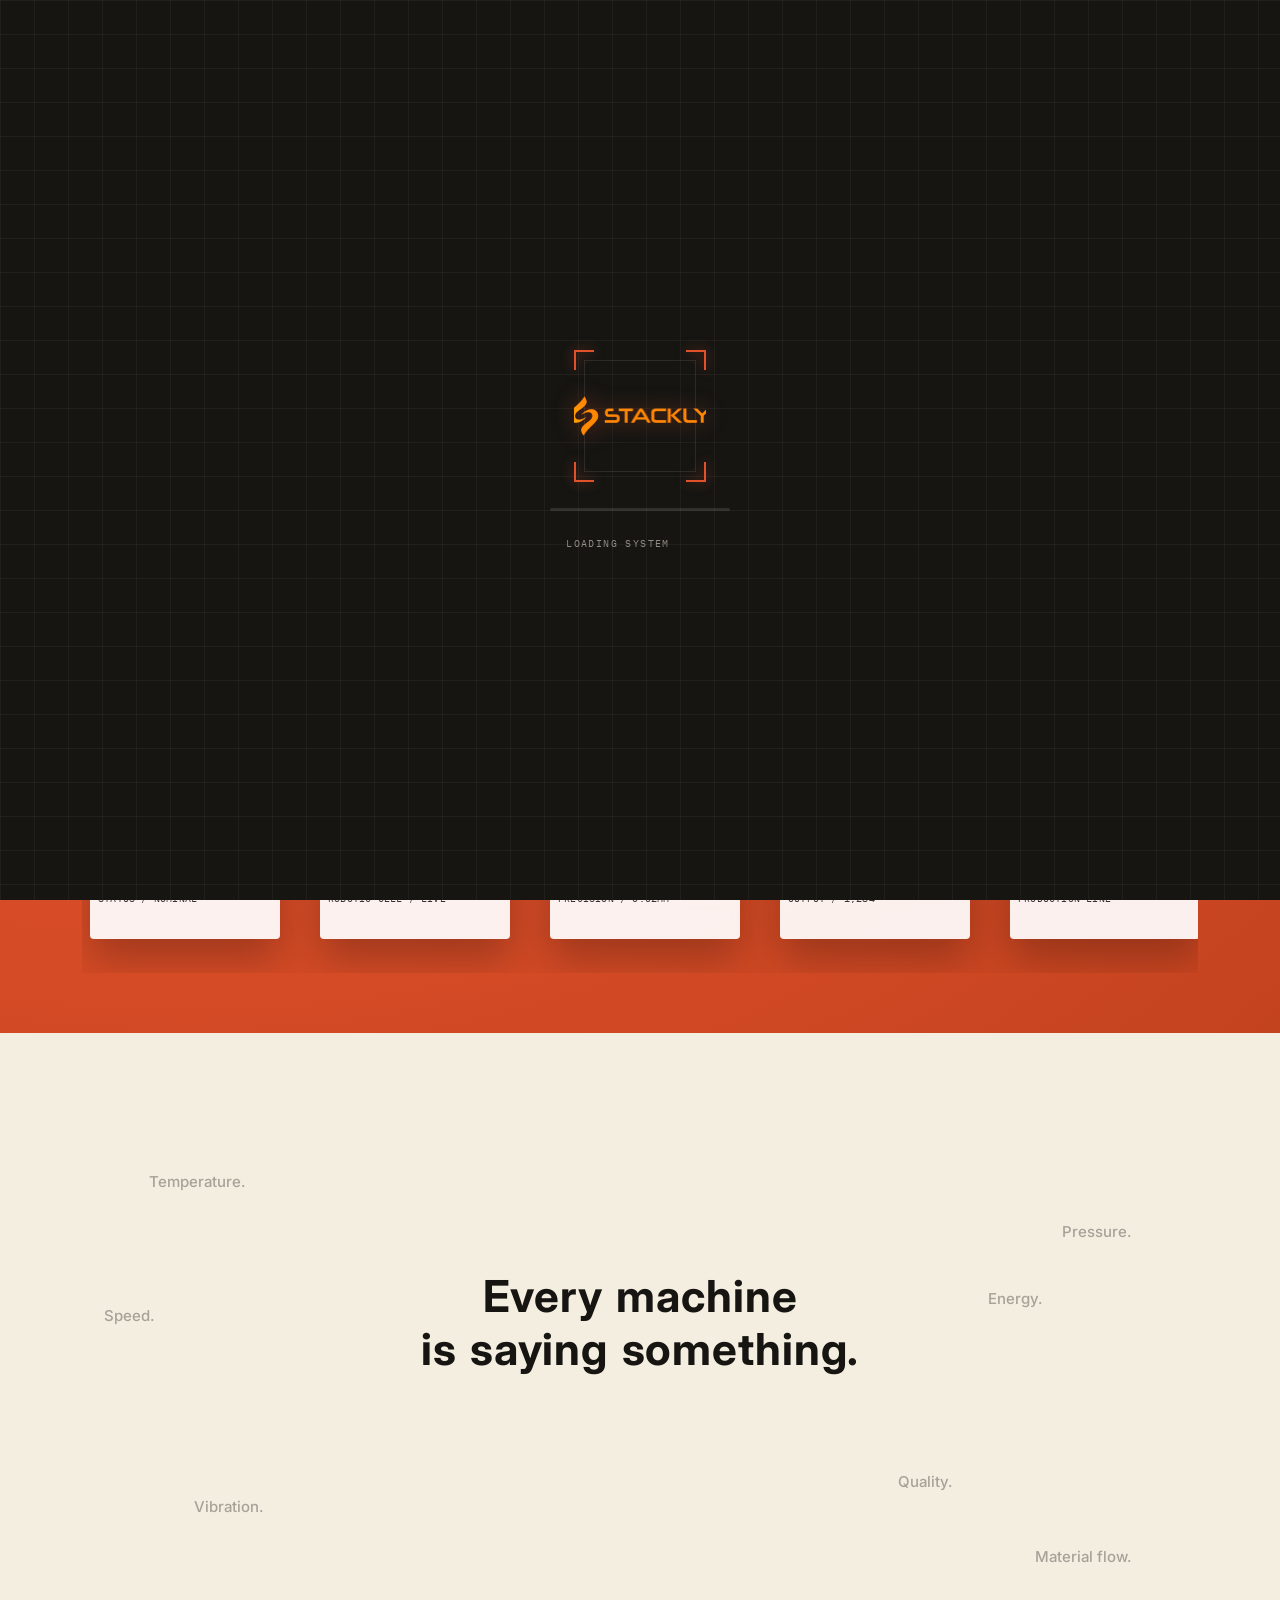
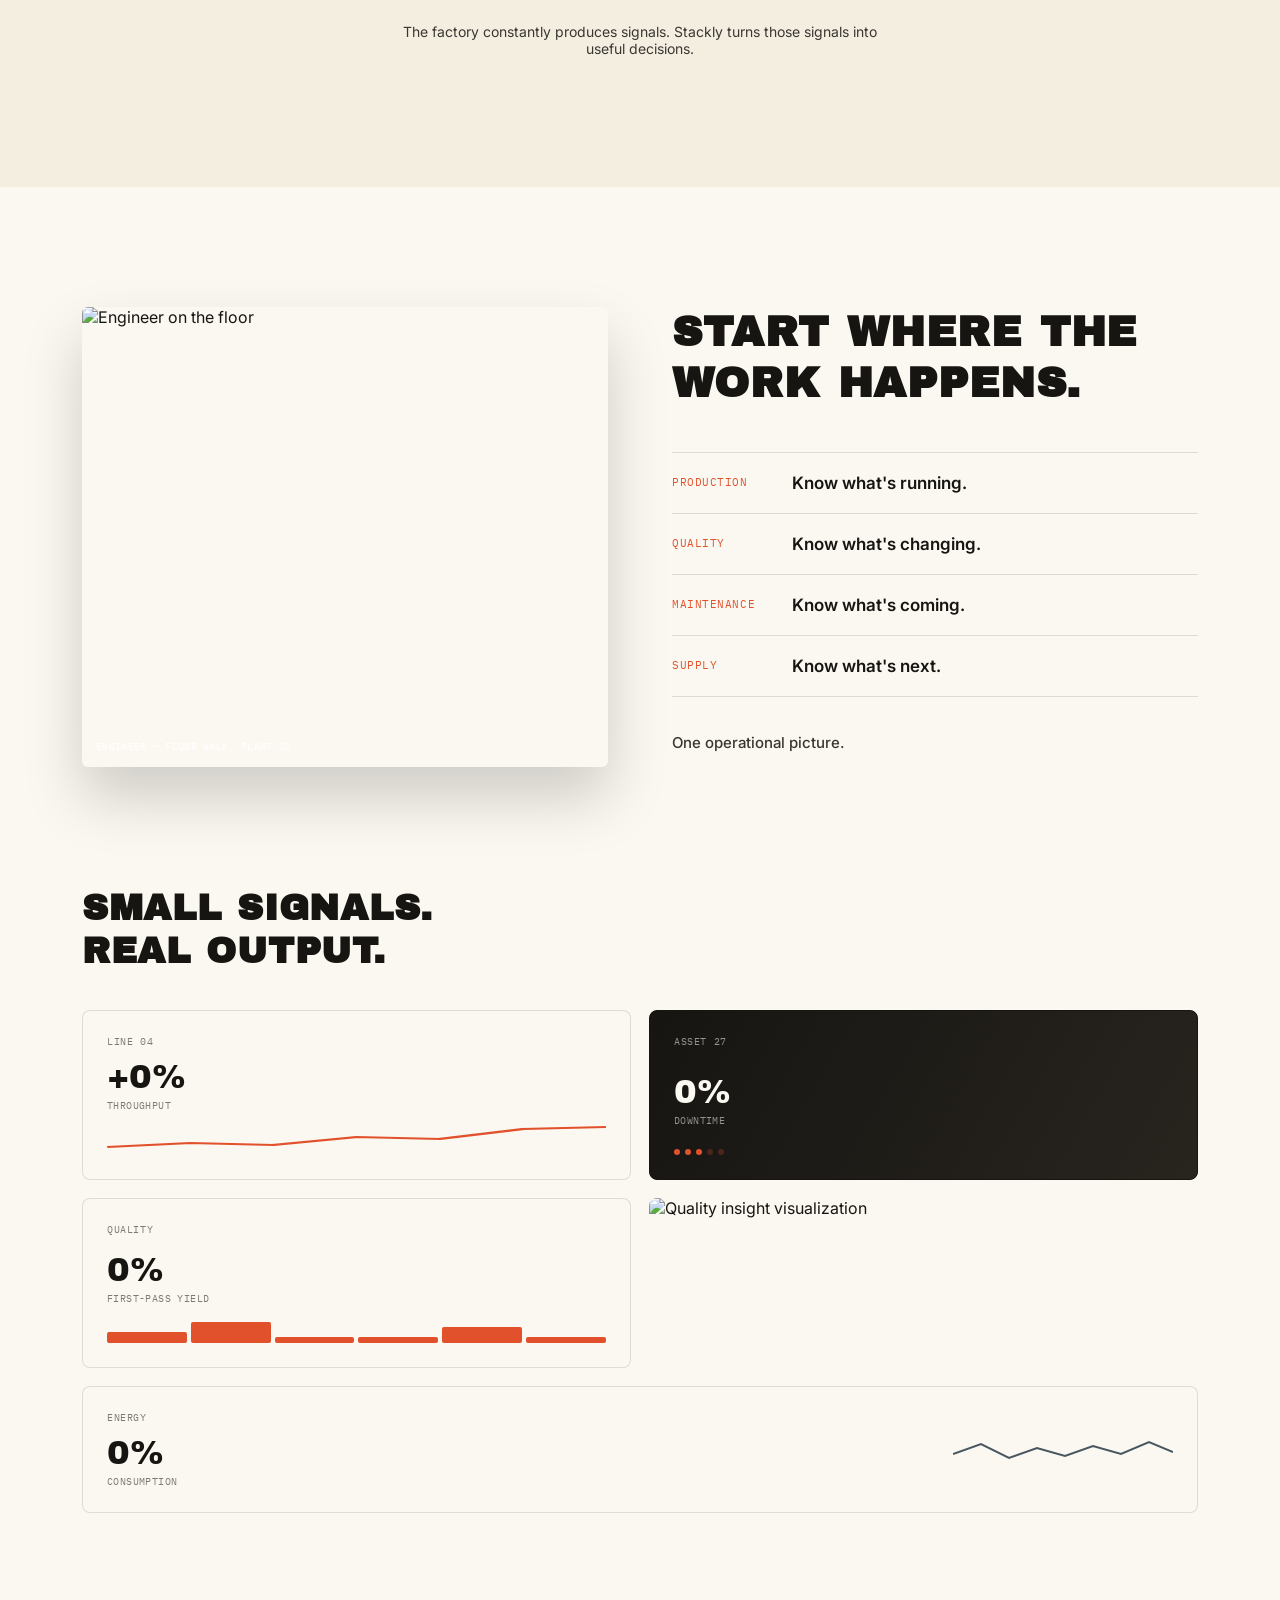
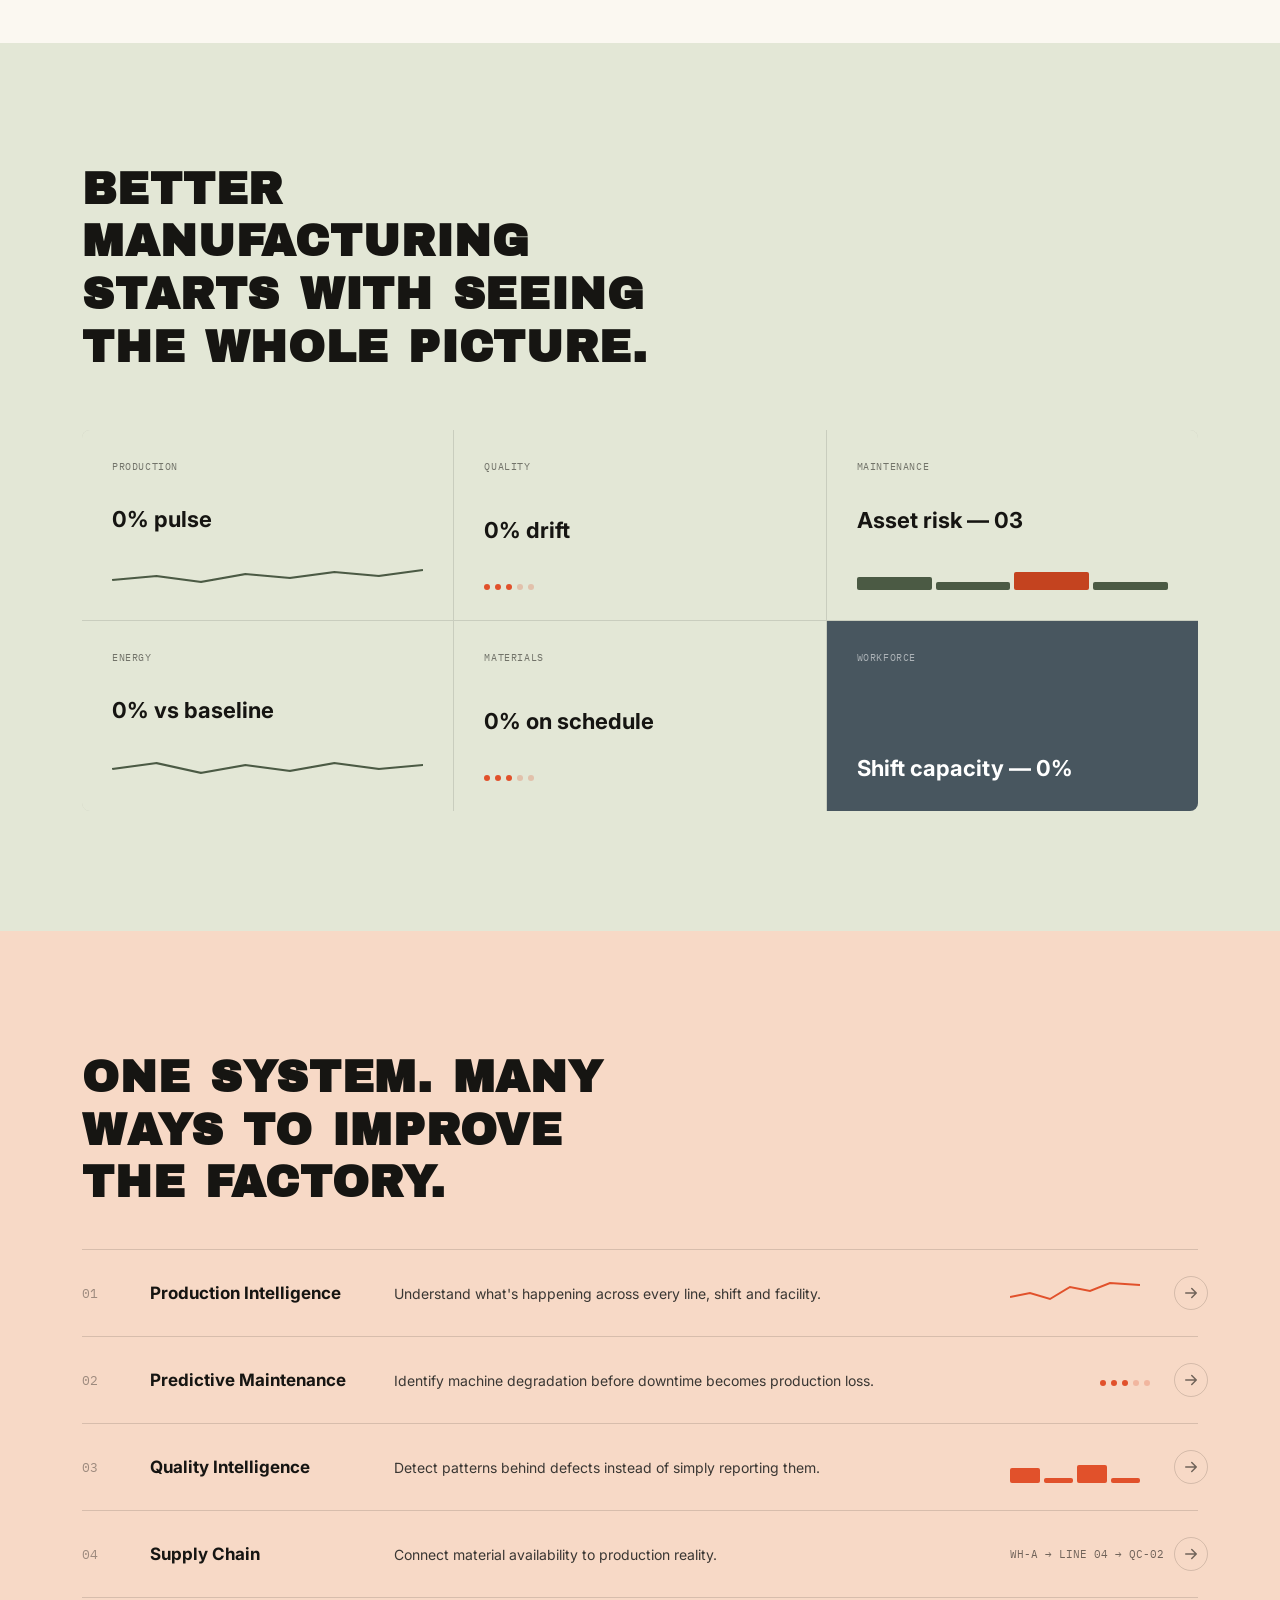
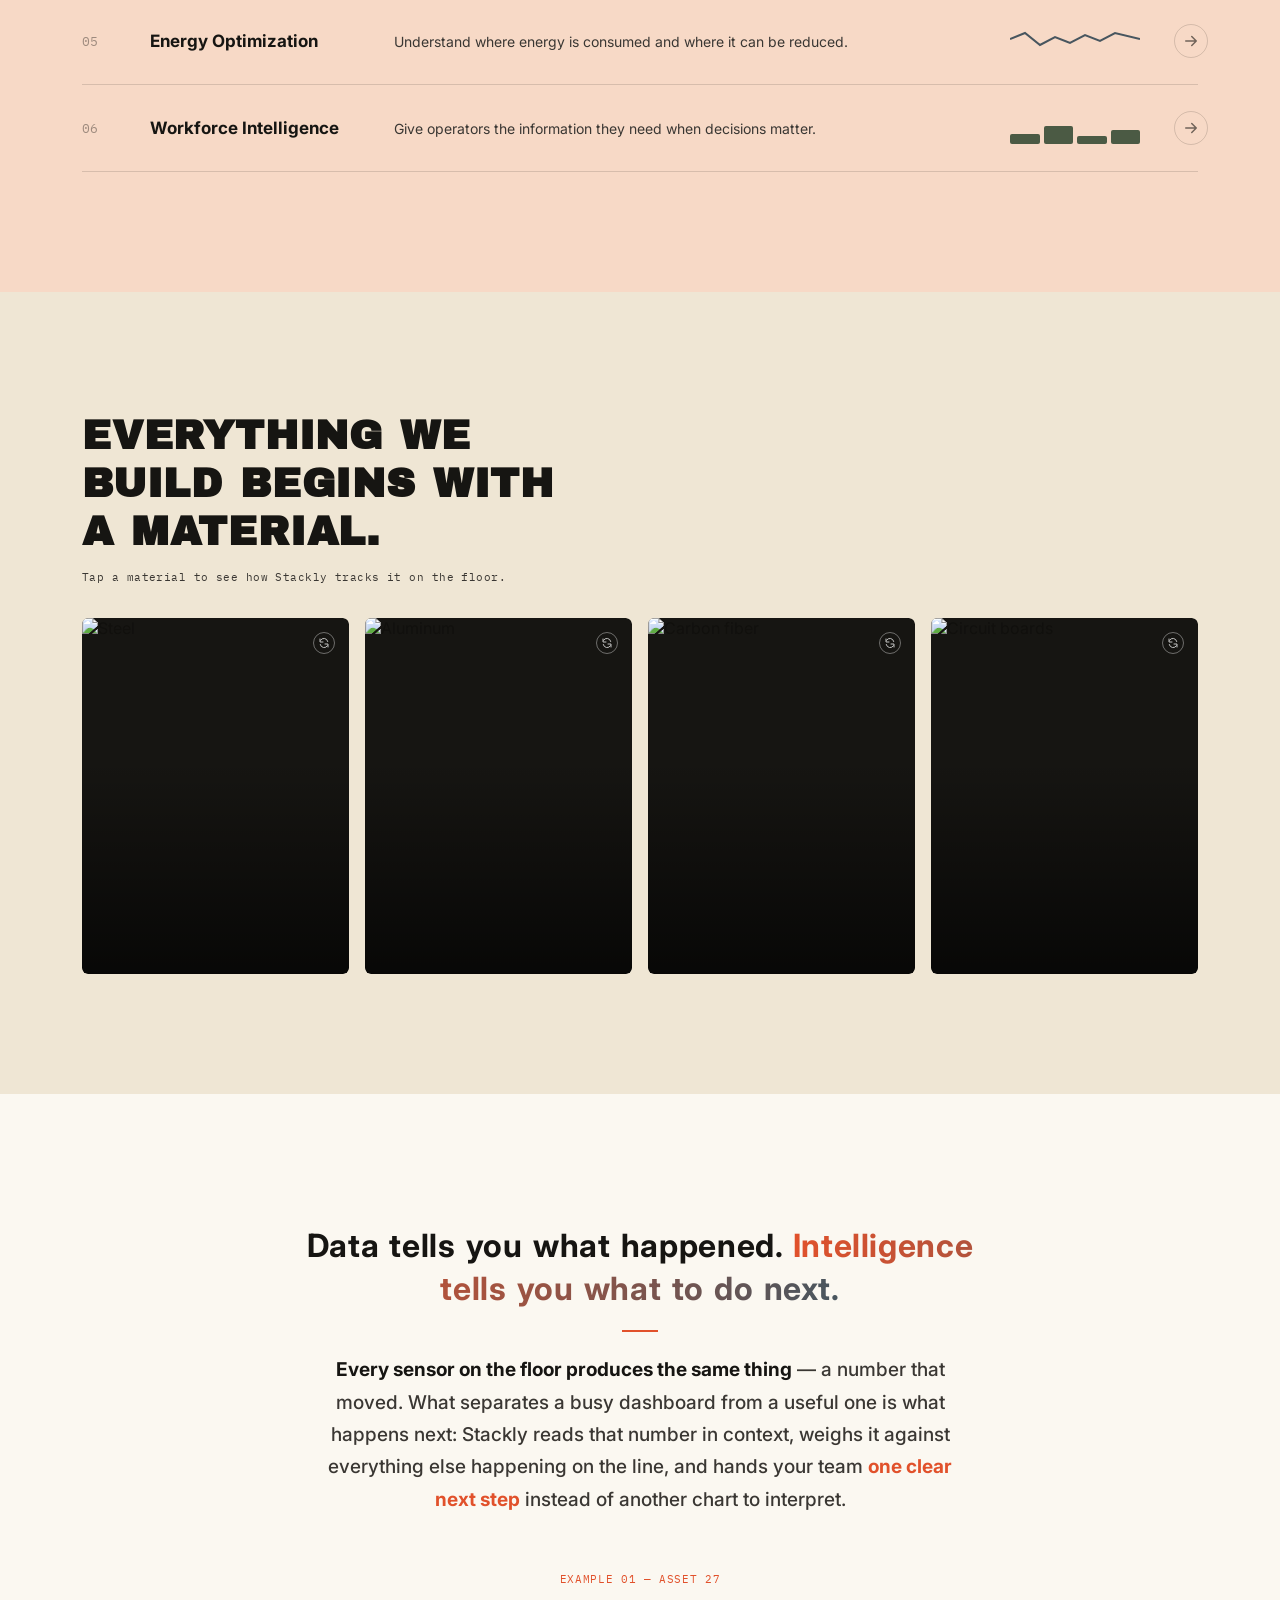
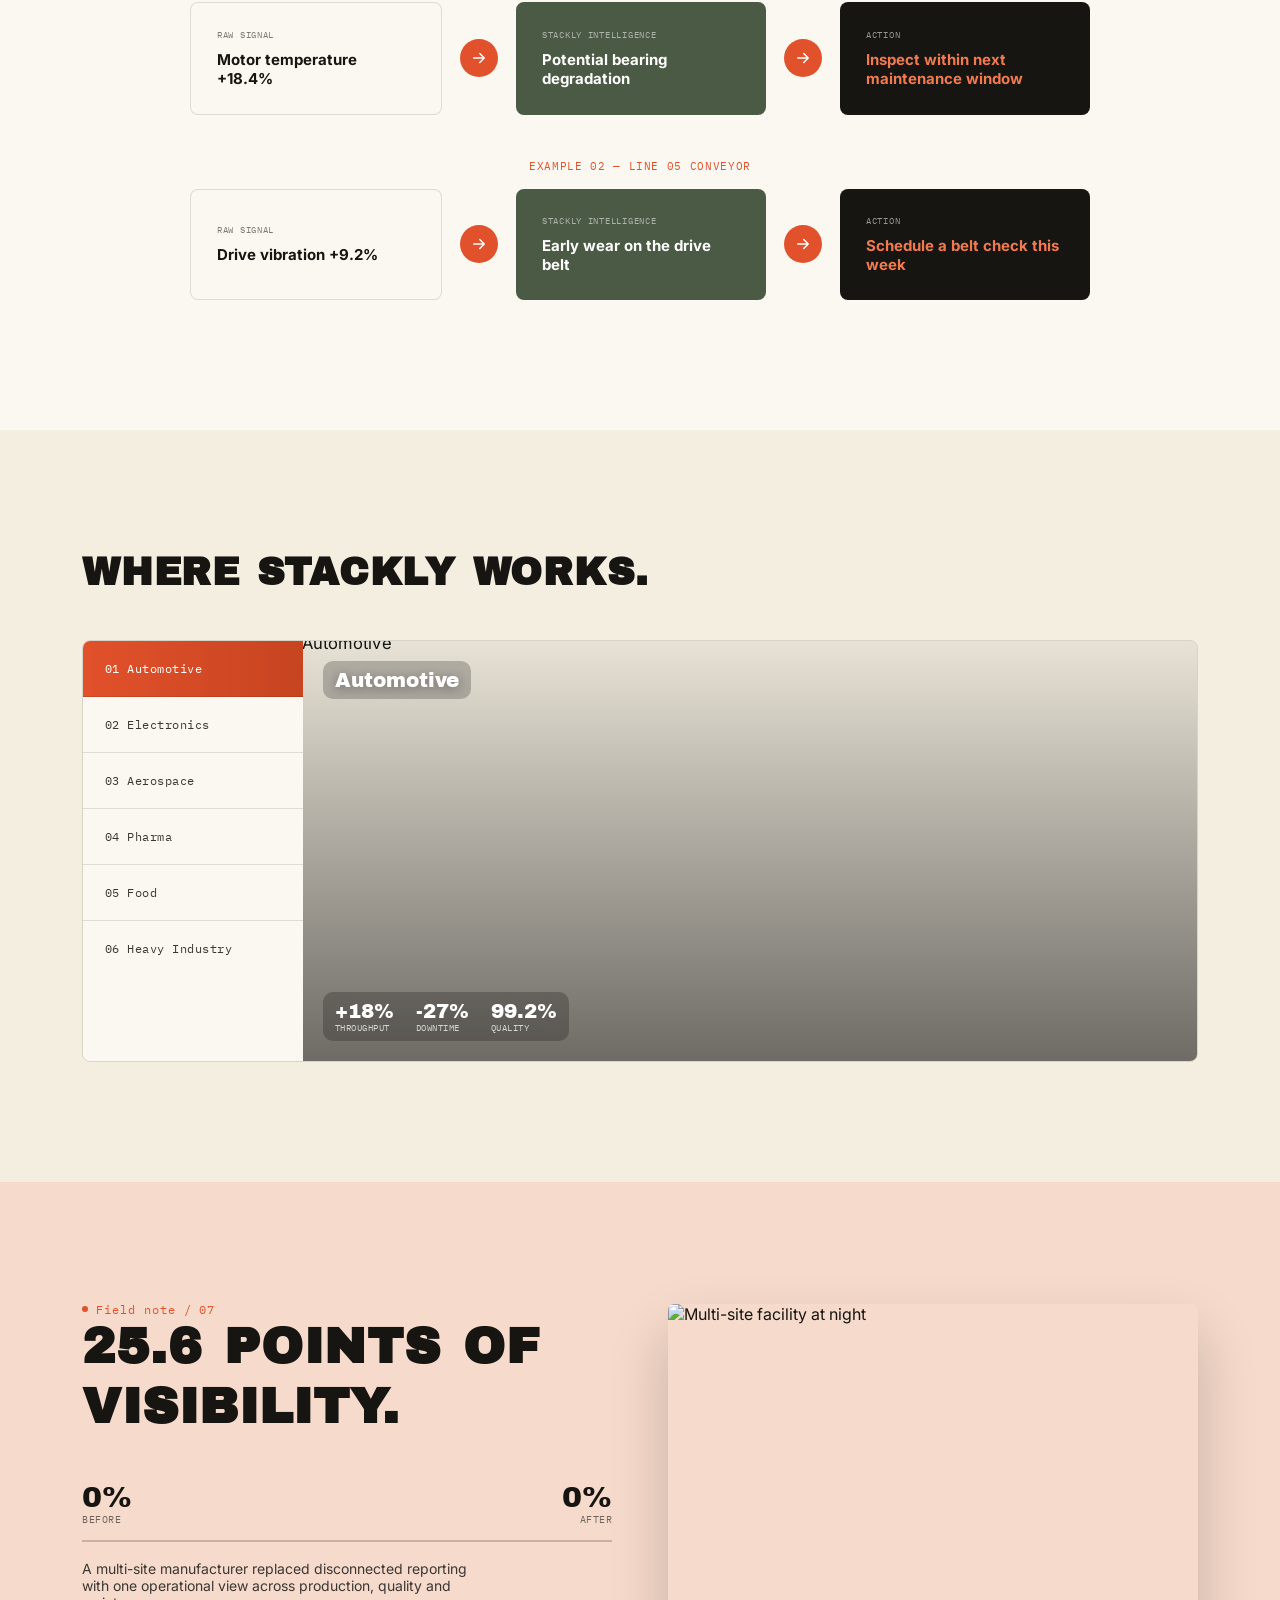
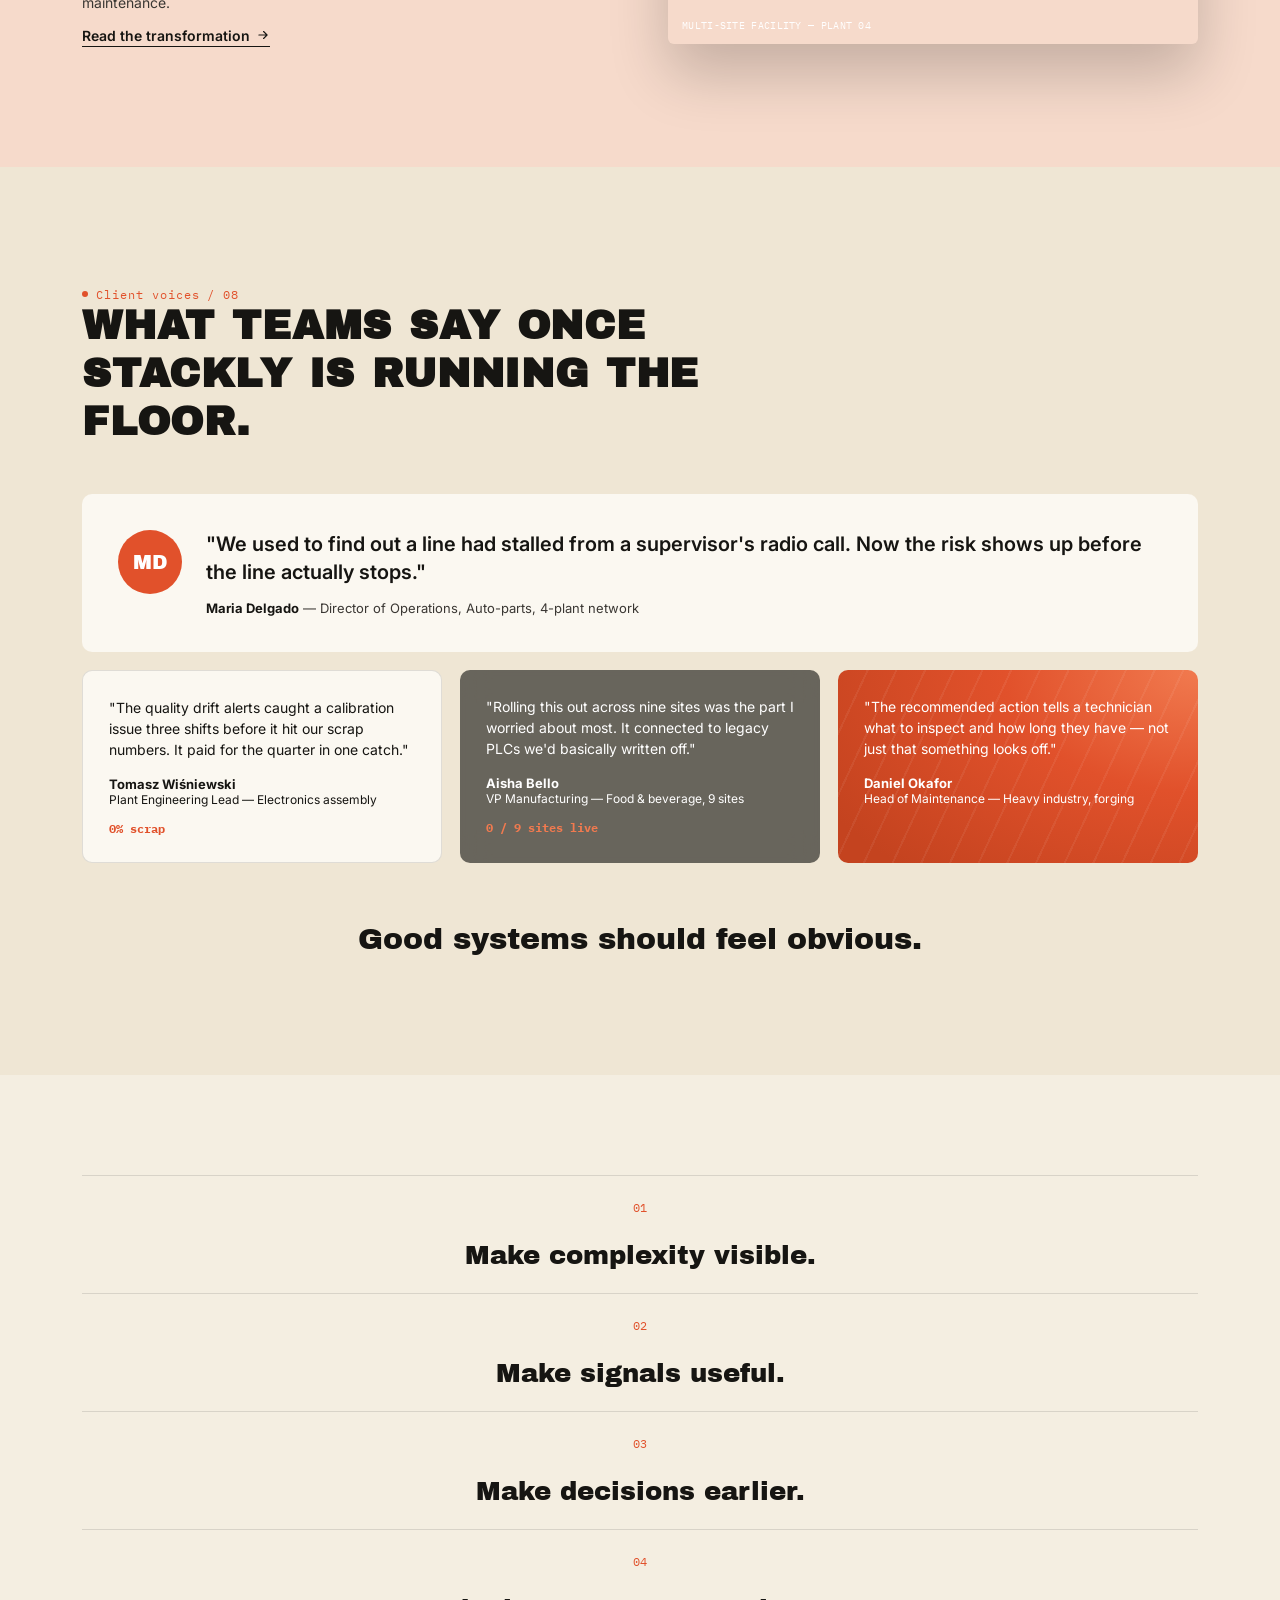
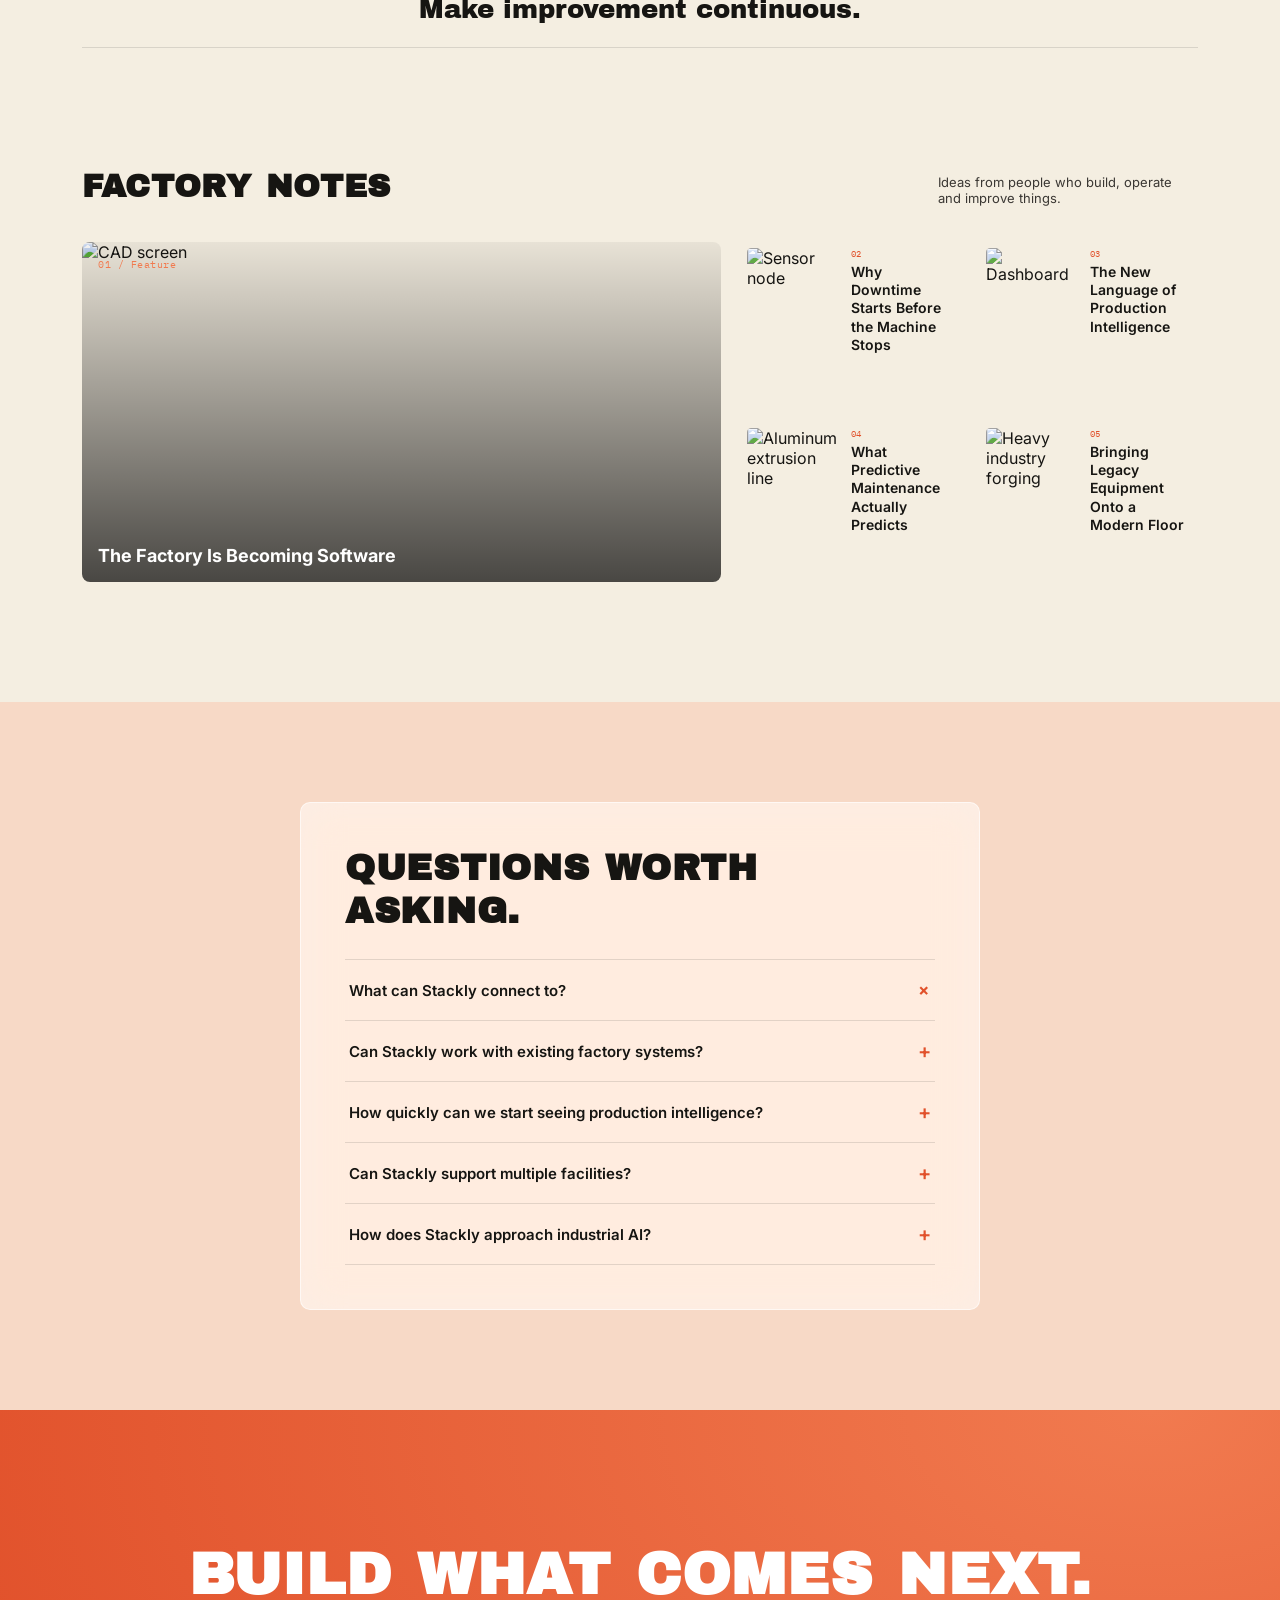
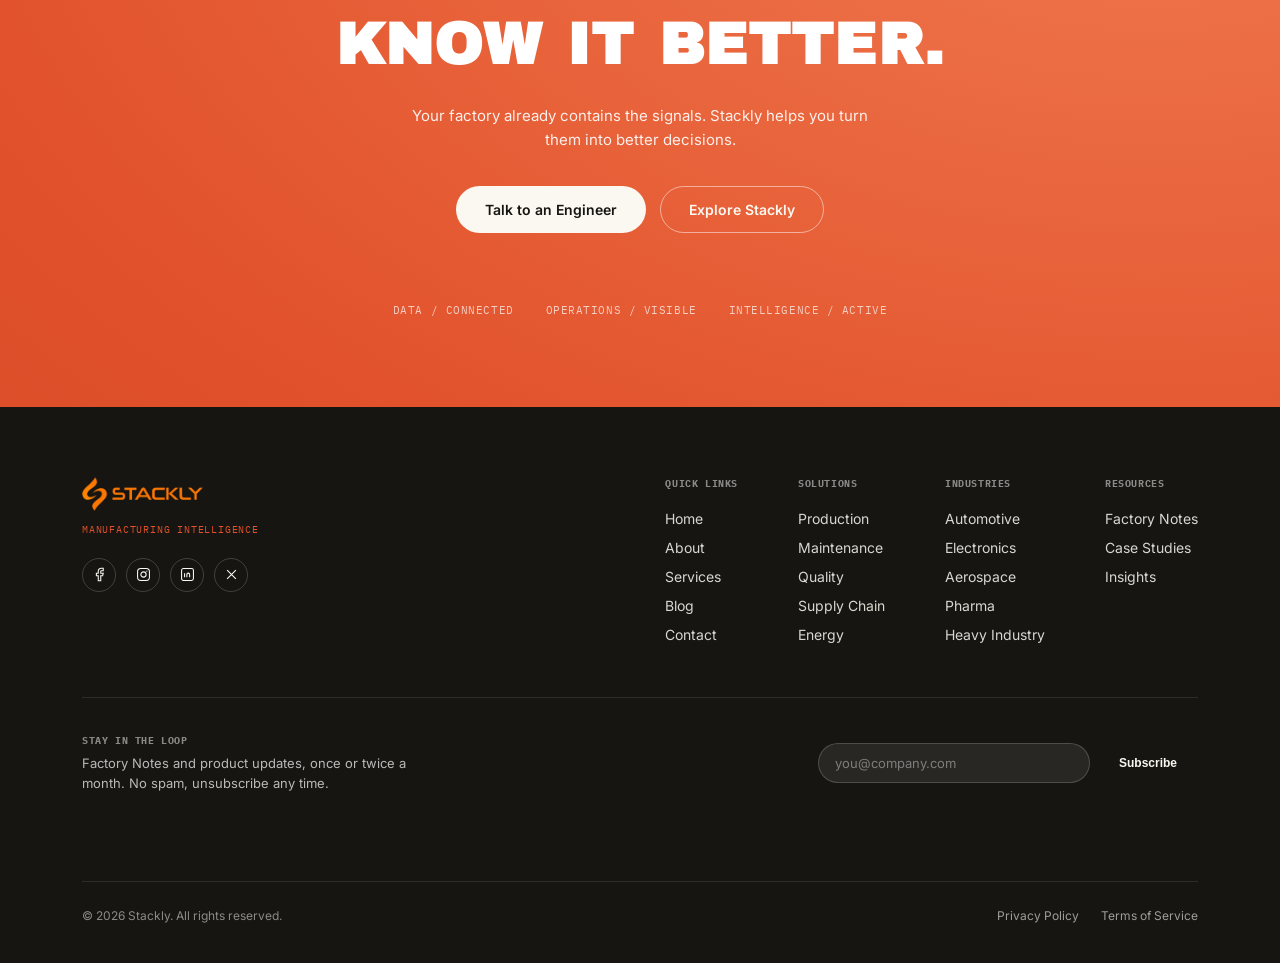
==== commit 79a773cf: "Add files via upload" ====
--- a/index.html
+++ b/index.html
@@ -85,13 +85,13 @@
   <div class="glow"><span id="glow-signals" style="width:460px;height:460px;background:#E1512B;top:20%;left:10%;"></span></div>
   <div class="wrap section-inner">
     <div class="signals-field">
-      <span class="signal-word sw1" style="top:2%; left:6%;">Temperature.</span>
-      <span class="signal-word sw2" style="top:14%; right:6%;">Pressure.</span>
-      <span class="signal-word sw3" style="top:34%; left:2%;">Speed.</span>
-      <span class="signal-word sw4" style="top:30%; right:14%;">Energy.</span>
-      <span class="signal-word sw5" style="bottom:16%; left:10%;">Vibration.</span>
-      <span class="signal-word sw6" style="bottom:22%; right:22%;">Quality.</span>
-      <span class="signal-word sw7" style="bottom:4%; right:6%;">Material flow.</span>
+      <span class="signal-word sw1">Temperature.</span>
+      <span class="signal-word sw2">Pressure.</span>
+      <span class="signal-word sw3">Speed.</span>
+      <span class="signal-word sw4">Energy.</span>
+      <span class="signal-word sw5">Vibration.</span>
+      <span class="signal-word sw6">Quality.</span>
+      <span class="signal-word sw7">Material flow.</span>
       <div class="signals-headline">
         <h2>Every machine<br>is saying something.</h2>
       </div>
--- a/assets/site.css
+++ b/assets/site.css
@@ -258,6 +258,13 @@
   .signals{ background:var(--cream); padding:130px 0; overflow:hidden; }
   .signals-field{ position:relative; height:420px; }
   .signal-word{ position:absolute; font-size:15px; color:rgba(22,21,18,0.35); font-weight:500; }
+  .sw1{ top:2%; left:6%; }
+  .sw2{ top:14%; right:6%; }
+  .sw3{ top:34%; left:2%; }
+  .sw4{ top:30%; right:14%; }
+  .sw5{ bottom:16%; left:10%; }
+  .sw6{ bottom:22%; right:22%; }
+  .sw7{ bottom:4%; right:6%; }
   .signals-headline{ position:absolute; top:38%; left:50%; transform:translate(-50%,-50%); text-align:center; width:90%; }
   .signals-headline h2{ font-size:clamp(28px,4.4vw,44px); text-transform:none; font-family:var(--body); font-weight:700; }
   .signals-note{ text-align:center; max-width:480px; margin:40px auto 0; color:var(--ink-soft); font-size:14px; }
@@ -790,6 +797,16 @@
     .mat-back-stats{ gap:6px; }
     .mat-back-stats span{ font-size:8px; padding:2px 6px; }
     .flow-row{ flex-direction:column; align-items:center; }
+    .signals-field{ height:480px; }
+    .signal-word{ font-size:12px; }
+    .signals-headline{ top:50%; width:100%; }
+    .sw1{ top:4%; left:8%; }
+    .sw2{ top:4%; right:8%; }
+    .sw3{ top:16%; left:32%; right:auto; }
+    .sw4{ bottom:22%; left:8%; top:auto; right:auto; }
+    .sw5{ bottom:8%; left:8%; }
+    .sw6{ bottom:8%; right:8%; }
+    .sw7{ bottom:22%; right:8%; left:auto; }
     .flow-card{ flex:none; width:100%; max-width:400px; min-width:0; }
     .flow-arrow{ transform:rotate(90deg); margin:2px auto; }
     .foot-top{ flex-direction:column; align-items:center; text-align:center; gap:36px; }
